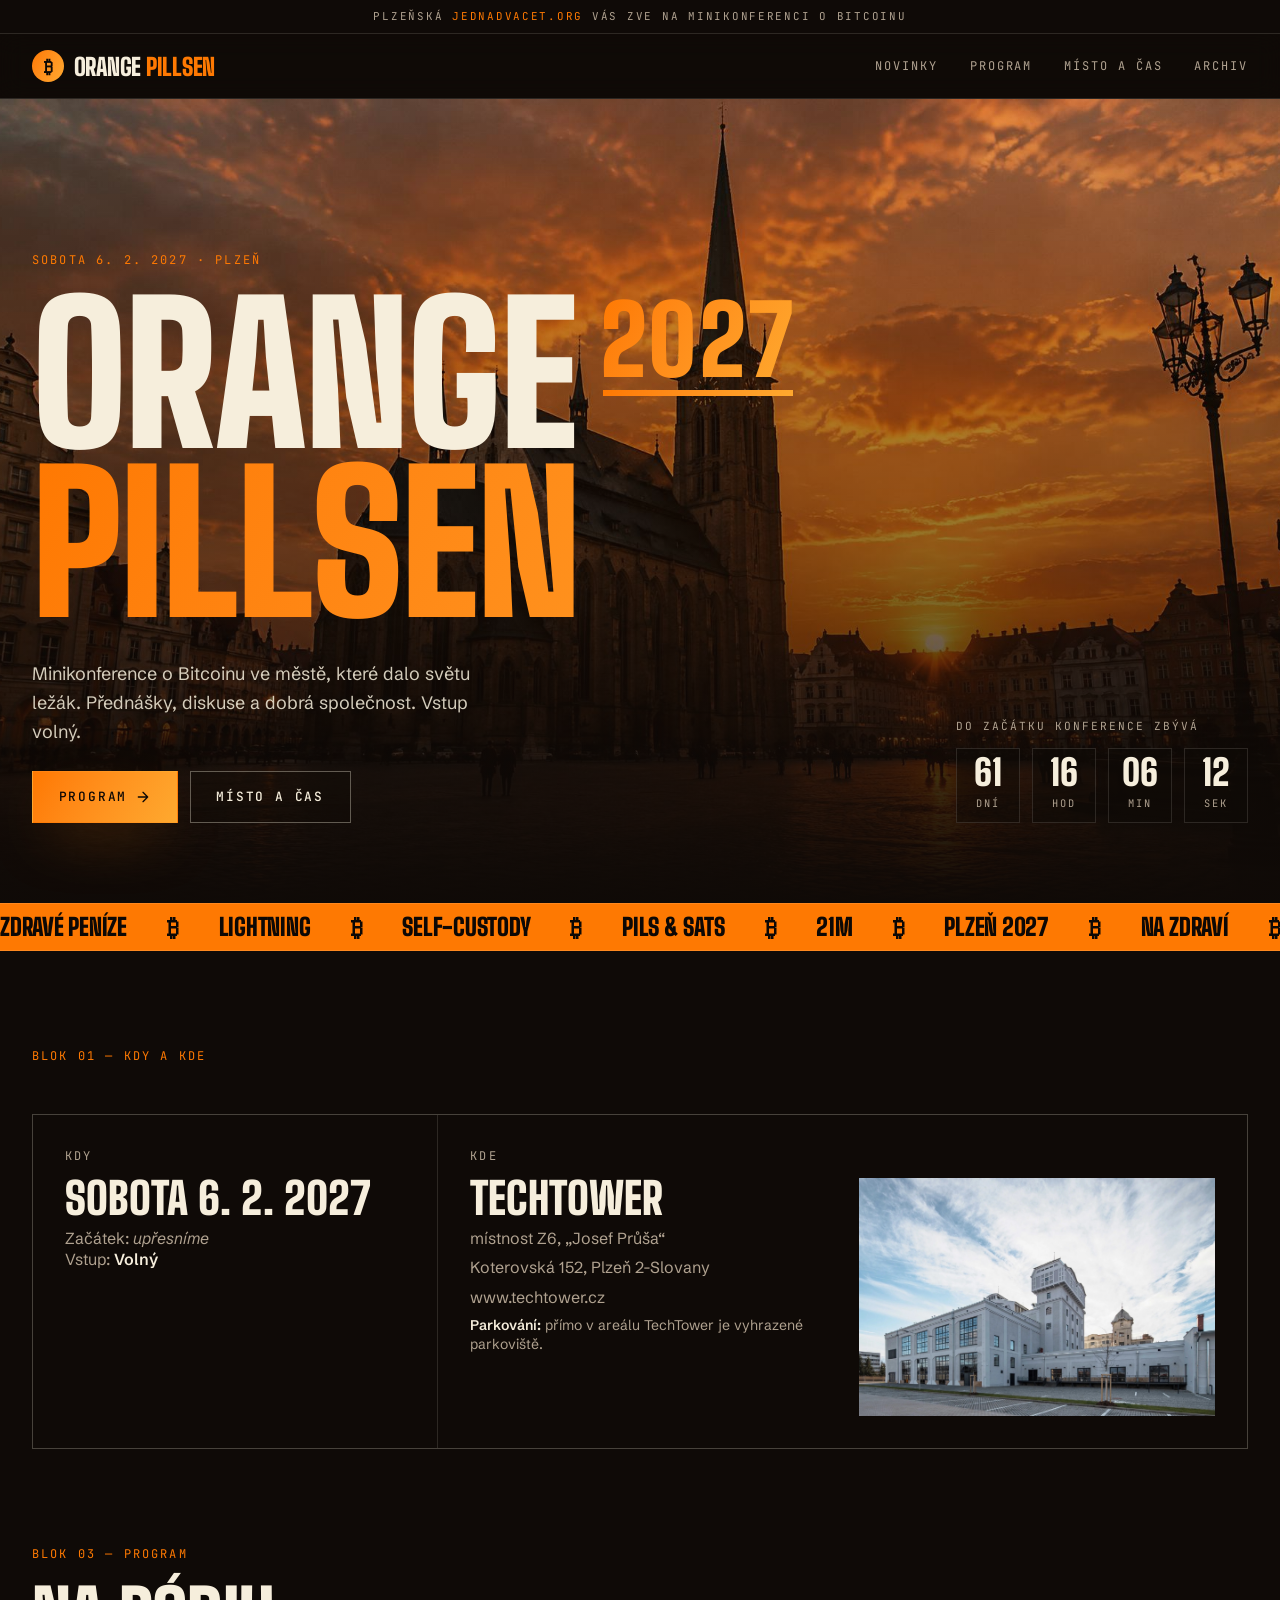
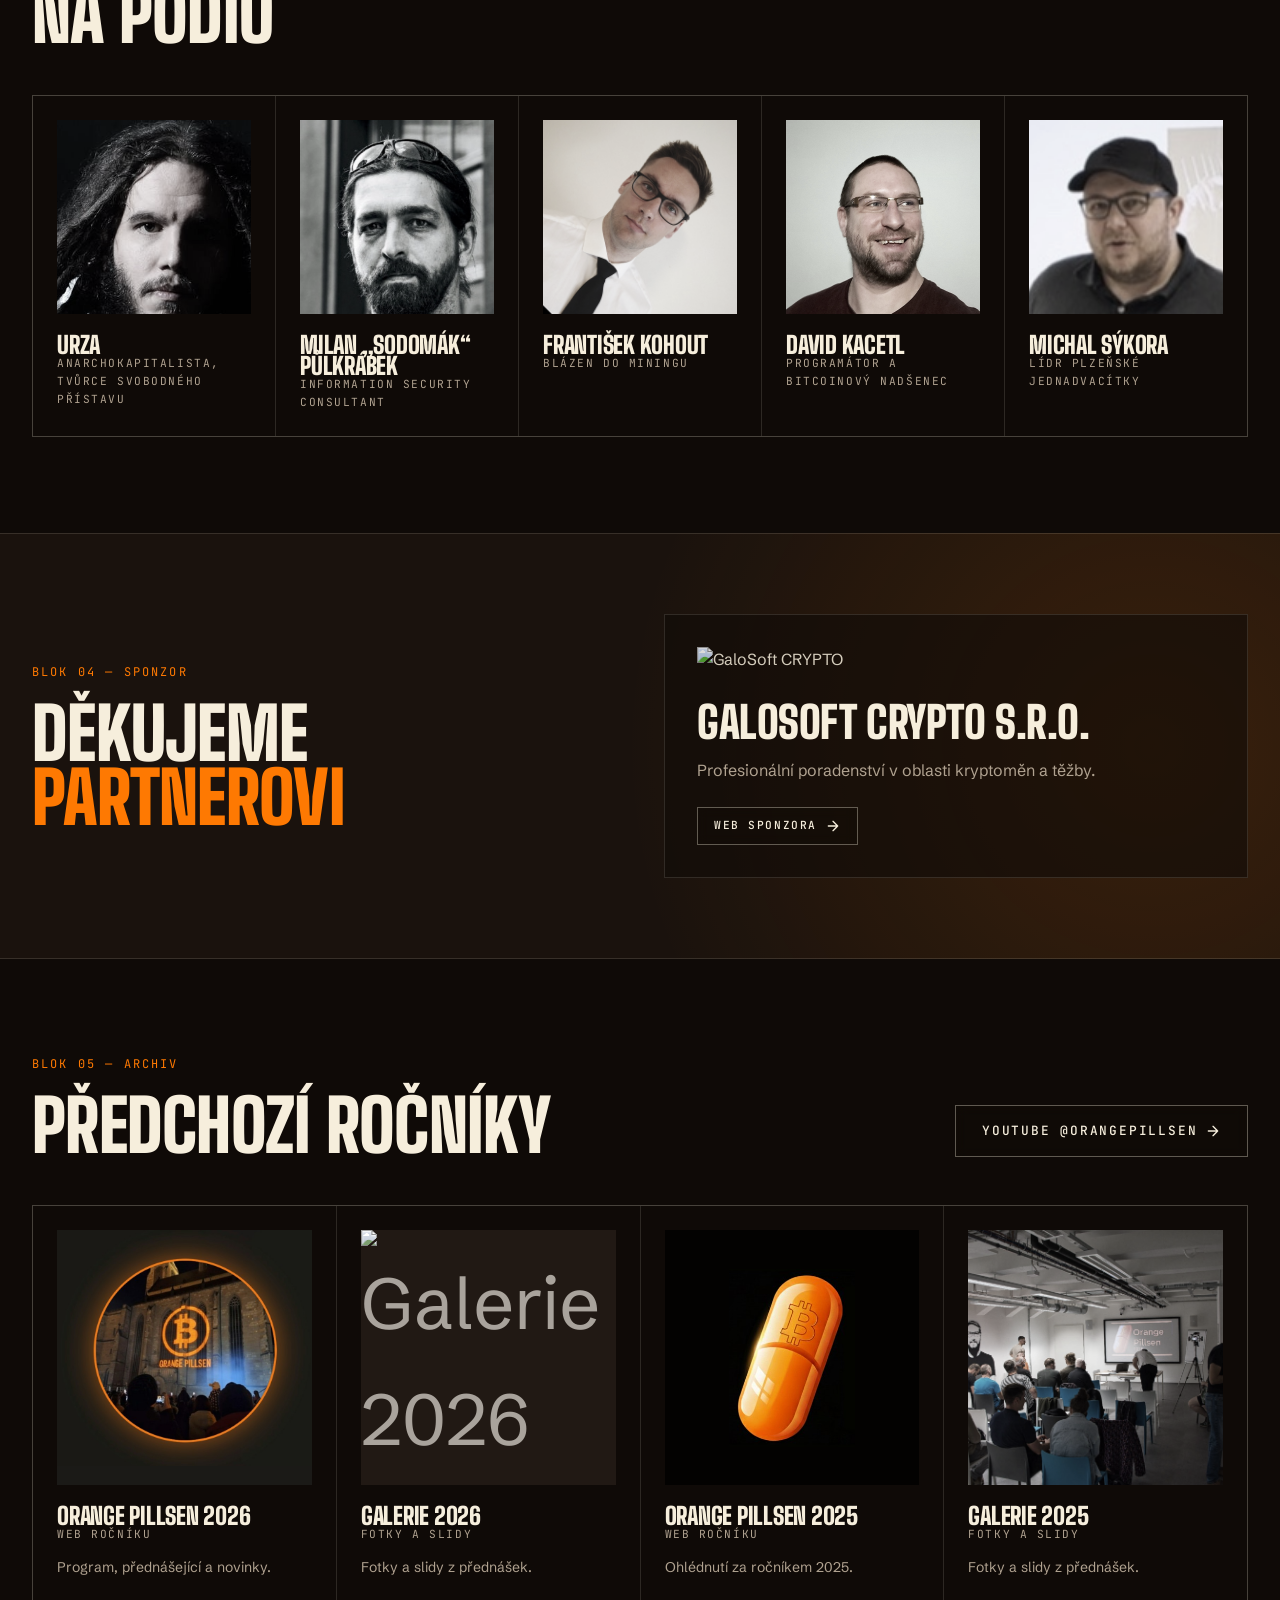
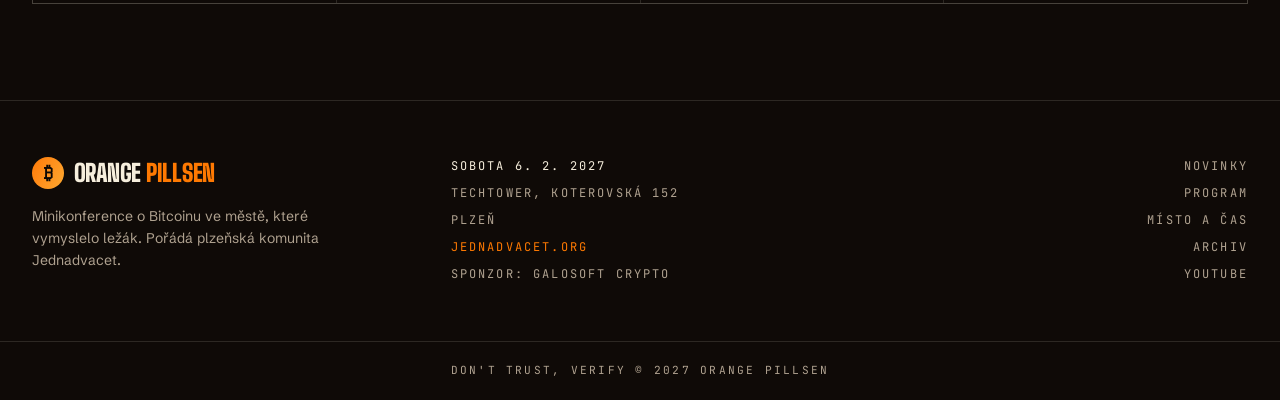
==== index2027.html @ 1715169b "2027" ====
<!DOCTYPE html>
<html lang="cs">

<head>
    <meta charset="UTF-8">
    <meta name="viewport" content="width=device-width, initial-scale=1.0">
    <title>Orange Pillsen 2027</title>
    <meta name="description" content="Orange Pillsen 2027 – plzeňská minikonference o Bitcoinu. Sobota 6. 2. 2027.">
    <meta property="og:title" content="Orange Pillsen 2027 – minikonference o Bitcoinu v Plzni">
    <meta property="og:description" content="Sobota 6. 2. 2027, TechTower Plzeň. Vstup volný.">
    <meta property="og:image" content="2027/pilsen-hero.jpg">
    <link rel="preconnect" href="https://fonts.googleapis.com">
    <link rel="preconnect" href="https://fonts.gstatic.com" crossorigin>
    <link
        href="https://fonts.googleapis.com/css2?family=Big+Shoulders+Display:wght@900&family=JetBrains+Mono:wght@400;500&family=Schibsted+Grotesk:wght@400;500;600&display=swap"
        rel="stylesheet">
    <style>
        /*
         * Design „dark lager“ (převzato z návrhu v Lovable):
         * tmavé stoutové pozadí, pěnově krémové písmo, bitcoinová oranžová jako jediný výrazný akcent.
         */
        :root {
            --stout: oklch(0.15 0.012 55);
            --foam: oklch(0.95 0.025 85);
            --card: oklch(0.19 0.016 55);
            --muted: oklch(0.22 0.016 55);
            --muted-fg: oklch(0.72 0.03 75);
            --primary: oklch(0.72 0.19 50);
            --primary-fg: oklch(0.14 0.012 55);
            --primary-glow: oklch(0.8 0.16 70);
            --border: oklch(0.95 0.025 85 / 13%);

            --font-display: "Big Shoulders Display", Impact, "Arial Narrow", sans-serif;
            --font-sans: "Schibsted Grotesk", ui-sans-serif, system-ui, sans-serif;
            --font-mono: "JetBrains Mono", ui-monospace, monospace;

            --gradient-orange: linear-gradient(120deg, var(--primary), var(--primary-glow));
            --shadow-glow: 0 20px 60px -20px color-mix(in oklab, var(--primary) 60%, transparent);
            --container: 80rem;
            --gutter: 1.25rem;

            color-scheme: dark;
        }

        @media (min-width: 768px) {
            :root { --gutter: 2rem; }
        }

        *, *::before, *::after { box-sizing: border-box; margin: 0; padding: 0; }

        html { scroll-behavior: smooth; scroll-padding-top: 5rem; }

        body {
            background: var(--stout);
            color: var(--foam);
            font-family: var(--font-sans);
            font-size: 1rem;
            line-height: 1.6;
            -webkit-font-smoothing: antialiased;
        }

        ::selection { background: var(--primary); color: var(--primary-fg); }

        img { max-width: 100%; display: block; }
        a { color: inherit; text-decoration: none; }
        svg { flex-shrink: 0; }

        .container {
            max-width: var(--container);
            margin-inline: auto;
            padding-inline: var(--gutter);
        }

        /* --- typografie --- */
        .display {
            font-family: var(--font-display);
            font-weight: 900;
            text-transform: uppercase;
            letter-spacing: -0.01em;
            line-height: 0.88;
        }

        .eyebrow, .mono {
            font-family: var(--font-mono);
            font-size: 0.75rem;
            letter-spacing: 0.18em;
            text-transform: uppercase;
        }

        .eyebrow { color: var(--primary); }
        .mono { color: var(--muted-fg); }

        .text-gradient {
            background-image: var(--gradient-orange);
            -webkit-background-clip: text;
            background-clip: text;
            color: transparent;
        }

        .text-primary { color: var(--primary); }
        .lead { font-size: 1.125rem; color: var(--muted-fg); }

        h2.display { font-size: clamp(3rem, 7vw, 4.5rem); margin-top: 1.25rem; }

        /* --- tlačítka --- */
        .btn {
            display: inline-flex;
            align-items: center;
            gap: 0.5rem;
            font-family: var(--font-mono);
            font-size: 0.8rem;
            font-weight: 500;
            letter-spacing: 0.14em;
            text-transform: uppercase;
            padding: 0.95rem 1.6rem;
            border: 1px solid transparent;
            transition: transform 0.2s ease, box-shadow 0.2s ease, background-color 0.2s ease, border-color 0.2s ease;
        }

        .btn svg { width: 1rem; height: 1rem; transition: transform 0.2s ease; }
        .btn:hover svg { transform: translateX(3px); }

        .btn--hero {
            background-image: var(--gradient-orange);
            color: var(--primary-fg);
            box-shadow: var(--shadow-glow);
        }

        .btn--hero:hover { transform: translateY(-2px); }

        .btn--frame {
            border-color: color-mix(in oklab, var(--foam) 35%, transparent);
            background: color-mix(in oklab, var(--stout) 40%, transparent);
            backdrop-filter: blur(6px);
        }

        .btn--frame:hover { border-color: var(--primary); color: var(--primary); }

        .btn--sm { padding: 0.55rem 1rem; font-size: 0.7rem; }

        .btn-row { display: flex; flex-wrap: wrap; gap: 0.75rem; }

        /* --- horní lišta + hlavička --- */
        .up-head {
            border-bottom: 1px solid var(--border);
            padding-block: 0.5rem;
            text-align: center;
            font-family: var(--font-mono);
            font-size: 0.68rem;
            letter-spacing: 0.16em;
            text-transform: uppercase;
            color: var(--muted-fg);
        }

        .up-head a { color: var(--primary); }
        .up-head a:hover { text-decoration: underline; }

        .site-header {
            position: sticky;
            top: 0;
            z-index: 40;
            border-bottom: 1px solid var(--border);
            background: color-mix(in oklab, var(--stout) 80%, transparent);
            backdrop-filter: blur(12px);
            -webkit-backdrop-filter: blur(12px);
        }

        .site-header .container {
            display: flex;
            height: 4rem;
            align-items: center;
            justify-content: space-between;
            gap: 1rem;
        }

        .logo { display: flex; align-items: center; gap: 0.6rem; }

        .logo-mark {
            display: grid;
            place-items: center;
            width: 2rem;
            height: 2rem;
            border-radius: 50%;
            background-image: var(--gradient-orange);
            color: var(--primary-fg);
            font-family: var(--font-display);
            font-weight: 900;
            font-size: 1.125rem;
        }

        .logo-text { font-size: 1.5rem; }

        .site-nav { display: flex; align-items: center; gap: 2rem; }

        .site-nav a:not(.btn) {
            font-family: var(--font-mono);
            font-size: 0.75rem;
            letter-spacing: 0.16em;
            text-transform: uppercase;
            color: var(--muted-fg);
            transition: color 0.2s;
        }

        .site-nav a:not(.btn):hover { color: var(--foam); }

        /* tlačítko mobilního menu */
        .menu-toggle {
            display: none;
            place-items: center;
            width: 2.5rem;
            height: 2.5rem;
            border: 1px solid var(--border);
            background: transparent;
            color: var(--foam);
            cursor: pointer;
            transition: border-color 0.2s, color 0.2s;
        }

        .menu-toggle:hover,
        .menu-toggle[aria-expanded="true"] { border-color: var(--primary); color: var(--primary); }
        .menu-toggle svg { width: 1.25rem; height: 1.25rem; }
        .menu-toggle .icon-close,
        .menu-toggle[aria-expanded="true"] .icon-open { display: none; }
        .menu-toggle[aria-expanded="true"] .icon-close { display: block; }

        @media (max-width: 860px) {
            .menu-toggle { display: grid; }

            /* rozbalovací panel pod hlavičkou */
            .site-nav {
                position: absolute;
                top: 100%;
                left: 0;
                right: 0;
                flex-direction: column;
                align-items: stretch;
                gap: 0;
                padding: 0.5rem var(--gutter) 1.5rem;
                background: var(--stout);
                border-bottom: 1px solid var(--border);
                box-shadow: 0 30px 60px -20px rgba(0, 0, 0, 0.7);
                opacity: 0;
                visibility: hidden;
                transform: translateY(-0.5rem);
                transition: opacity 0.25s ease, transform 0.25s ease, visibility 0s linear 0.25s;
            }

            .site-header.is-open .site-nav {
                opacity: 1;
                visibility: visible;
                transform: translateY(0);
                transition: opacity 0.25s ease, transform 0.25s ease;
            }

            .site-nav a:not(.btn) {
                padding-block: 0.9rem;
                border-bottom: 1px solid var(--border);
                font-family: var(--font-display);
                font-weight: 900;
                font-size: 2.25rem;
                line-height: 1;
                letter-spacing: -0.01em;
                color: var(--foam);
            }

            .site-nav a:not(.btn):last-child { border-bottom: none; }
            .site-nav a:not(.btn):hover { color: var(--primary); }
        }

        /* --- hero --- */
        .hero {
            position: relative;
            isolation: isolate;
            overflow: hidden;
            min-height: calc(100vh - 6rem);
            min-height: calc(100svh - 6rem);
        }

        .hero-img {
            position: absolute;
            inset: 0;
            z-index: -2;
            width: 100%;
            height: 100%;
            object-fit: cover;
        }

        .hero::before {
            content: "";
            position: absolute;
            inset: 0;
            z-index: -1;
            background: linear-gradient(180deg,
                    oklch(0.15 0.012 55 / 0.05) 0%,
                    oklch(0.15 0.012 55 / 0.45) 55%,
                    var(--stout) 100%);
        }

        .hero .container {
            display: flex;
            flex-direction: column;
            justify-content: flex-end;
            min-height: inherit;
            padding-top: 6rem;
            padding-bottom: 3.5rem;
        }

        .hero h1 {
            margin-top: 1.25rem;
            font-size: clamp(4.5rem, 15vw, 13rem);
        }

        .hero h1 > span { display: block; }

        /* „Orange“ + ročník vedle sebe, ročník zarovnaný k horní hraně písmen */
        .h1-line {
            display: flex !important;
            align-items: flex-start;
            gap: 0.12em;
        }

        /* ročník vyplněný oranžovým přechodem */
        .h1-year {
            position: relative;
            font-size: 0.5em;
            /*line-height: 0.8;*/
            margin-top: 0.08em;
            background-image: var(--gradient-orange);
            -webkit-background-clip: text;
            background-clip: text;
            color: transparent;
            letter-spacing: 0.02em;
            animation: year-fill 1.4s cubic-bezier(0.2, 0.7, 0.2, 1) 0.9s both;
        }

        /* tenká oranžová linka pod ročníkem */
        .h1-year::after {
            content: "";
            position: absolute;
            left: 0.04em;
            right: 0.04em;
            bottom: -0.14em;
            height: 0.06em;
            background-image: var(--gradient-orange);
            transform-origin: left;
            animation: year-line 0.9s cubic-bezier(0.2, 0.7, 0.2, 1) 1.2s both;
        }

        @keyframes year-fill {
            from { opacity: 0; transform: translateX(-0.3em); }
            to { opacity: 1; transform: translateX(0); }
        }

        @keyframes year-line {
            from { transform: scaleX(0); }
            to { transform: scaleX(1); }
        }

        .hero-bottom {
            margin-top: 2rem;
            display: flex;
            flex-direction: column;
            gap: 2rem;
        }

        .hero-intro { max-width: 28rem; }
        .hero-intro p { font-size: 1.125rem; color: color-mix(in oklab, var(--foam) 85%, transparent); margin-bottom: 1.5rem; }

        @media (min-width: 768px) {
            .hero .container { padding-bottom: 5rem; }
            .hero-bottom { flex-direction: row; align-items: flex-end; justify-content: space-between; }
        }

        .rise { animation: rise 0.9s cubic-bezier(0.2, 0.7, 0.2, 1) both; }
        .rise-2 { animation-delay: 0.12s; }
        .rise-3 { animation-delay: 0.24s; }
        .rise-4 { animation-delay: 0.36s; }

        @keyframes rise {
            from { opacity: 0; transform: translateY(24px); }
            to { opacity: 1; transform: translateY(0); }
        }

        /* --- odpočet --- */
        .countdown-label { margin-bottom: 0.75rem; font-size: 0.7rem; }

        .countdown { display: flex; gap: 0.75rem; }

        .countdown div {
            min-width: 4rem;
            border: 1px solid var(--border);
            background: color-mix(in oklab, var(--stout) 50%, transparent);
            backdrop-filter: blur(8px);
            padding: 0.5rem 0.75rem;
            text-align: center;
        }

        .countdown strong {
            display: block;
            font-size: clamp(1.875rem, 4vw, 2.25rem);
            font-variant-numeric: tabular-nums;
        }

        .countdown span { font-size: 0.65rem; }

        /* --- běžící pás --- */
        .ticker {
            overflow: hidden;
            border-block: 1px solid var(--border);
            background: var(--primary);
            color: var(--primary-fg);
            padding-block: 0.75rem;
        }

        .ticker-track {
            display: flex;
            width: max-content;
            gap: 2.5rem;
            white-space: nowrap;
            font-size: 1.5rem;
            animation: marquee 40s linear infinite;
        }

        .ticker-track span::after { content: "₿"; margin-left: 2.5rem; }

        @keyframes marquee {
            from { transform: translateX(0); }
            to { transform: translateX(-50%); }
        }

        /* --- sekce --- */
        .section { padding-block: 6rem; }

        .section-head {
            display: flex;
            flex-wrap: wrap;
            align-items: flex-end;
            justify-content: space-between;
            gap: 1.5rem;
        }

        /* --- pilíře --- */
        .pillars-wrap {
            border-block: 1px solid var(--border);
            background: var(--card);
        }

        .pillars {
            max-width: var(--container);
            margin-inline: auto;
            display: grid;
        }

        .pillar {
            padding: 2rem;
            border-bottom: 1px solid var(--border);
        }

        .pillar svg {
            width: 1.75rem;
            height: 1.75rem;
            color: var(--primary);
            transition: transform 0.3s ease;
        }

        .pillar:hover svg { transform: translateY(-4px); }
        .pillar h3 { margin-top: 1.5rem; font-size: 1.875rem; }
        .pillar p { margin-top: 0.75rem; font-size: 0.875rem; color: var(--muted-fg); }

        @media (min-width: 768px) {
            .pillars { grid-template-columns: repeat(4, 1fr); }
            .pillar { border-bottom: none; border-right: 1px solid var(--border); }
            .pillar:last-child { border-right: none; }
        }

        /* --- mřížka karet (program, archiv) --- */
        .grid-cards {
            margin-top: 3rem;
            display: grid;
            gap: 1px;
            background: var(--border);
            border: 1px solid var(--border);
        }

        @media (min-width: 640px) { .grid-cards { grid-template-columns: repeat(2, 1fr); } }
        @media (min-width: 1024px) { .grid-cards--4 { grid-template-columns: repeat(4, 1fr); } }
        @media (min-width: 1024px) { .grid-cards--5 { grid-template-columns: repeat(5, 1fr); } }

        .tile {
            display: block;
            background: var(--stout);
            padding: 1.5rem;
            transition: background-color 0.3s ease;
        }

        .tile:hover { background: var(--card); }

        .tile-visual {
            display: grid;
            place-items: center;
            aspect-ratio: 1;
            background: var(--muted);
            color: var(--muted-fg);
            font-size: 4.5rem;
            overflow: hidden;
            transition: background-color 0.3s, color 0.3s;
        }

        .tile-visual img { width: 100%; height: 100%; object-fit: cover; object-position: center top; filter: grayscale(0.6); transition: filter 0.3s, transform 0.5s; }
        .tile:hover .tile-visual img { filter: none; transform: scale(1.04); }
        .tile-visual--banner { background: #1b1a17; }
        .tile-visual--banner img { object-fit: contain; filter: none; }
        .tile:hover .tile-visual--mark { background-image: var(--gradient-orange); color: var(--primary-fg); }

        .tile h3 { margin-top: 1.25rem; font-size: 1.5rem; }
        .tile .mono { font-size: 0.7rem; letter-spacing: 0.14em; }
        .tile p:not(.mono) { margin-top: 0.75rem; font-size: 0.875rem; color: var(--muted-fg); }
        .tile .quote { color: var(--primary); }

        /* --- novinky --- */
        .news {
            margin-top: 3rem;
            border-top: 1px solid var(--border);
        }

        .news article {
            display: grid;
            gap: 0.75rem;
            padding-block: 2rem;
            border-bottom: 1px solid var(--border);
        }

        .news h3 { font-size: clamp(1.75rem, 3.5vw, 2.5rem); }
        .news p { max-width: 42rem; color: var(--muted-fg); }
        .news p a { color: var(--primary); border-bottom: 1px solid color-mix(in oklab, var(--primary) 40%, transparent); }

        @media (min-width: 768px) {
            .news article { grid-template-columns: 14rem 1fr; column-gap: 2rem; }
            .news time { padding-top: 0.6rem; }
            .news article > div { display: grid; gap: 0.75rem; }
        }

        /* --- kdy / kde / sponzor --- */
        .info {
            margin-top: 3rem;
            display: grid;
            gap: 1px;
            background: var(--border);
            border: 1px solid var(--border);
        }

        .info > div { background: var(--stout); padding: 1.75rem; transition: background-color 0.3s; }
        .info > div:hover { background: var(--card); }
        .info dd { margin-top: 0.75rem; color: var(--muted-fg); line-height: 1.35; }
        .info dd strong {
            display: block;
            margin-bottom: 0.5rem;
            font-family: var(--font-display);
            font-weight: 900;
            text-transform: uppercase;
            font-size: clamp(2rem, 3.5vw, 2.75rem);
            line-height: 0.95;
            color: var(--foam);
        }
        .info dd b { color: var(--foam); font-weight: 600; }
        .info dd b.tba { color: var(--muted-fg); font-weight: 400; font-style: italic; }
        .info-note { margin-top: 0.5rem; font-size: 0.875rem; }
        .info-photo { display: block; width: 100%; height: auto; aspect-ratio: 3 / 2; object-fit: cover; margin-bottom: 1rem; }
        @media (min-width: 768px) {
            .info { grid-template-columns: 1fr 2fr; }
            .info > div { padding: 2rem; }
            .info dd.info-where { display: flex; flex-direction: row-reverse; gap: 2rem; align-items: stretch; }
            .info-where .info-text, .info-where .info-photo { flex: 1 1 0; min-width: 0; }
            .info-where .info-text p + p { margin-top: 0.5rem; }
            .info-where .info-photo { height: auto; aspect-ratio: auto; margin-bottom: 0; align-self: stretch; min-height: 100%; }
        }

        /* --- sponzor --- */
        .sponsor-wrap {
            border-block: 1px solid var(--border);
            background:
                radial-gradient(circle at 90% 50%, color-mix(in oklab, var(--primary) 14%, transparent), transparent 45%),
                var(--card);
        }

        .sponsor-grid {
            display: grid;
            gap: 3rem;
            padding-block: 5rem;
            align-items: center;
        }

        .sponsor {
            display: grid;
            justify-items: start;
            gap: 1rem;
            padding: 2rem;
            border: 1px solid var(--border);
            background: color-mix(in oklab, var(--stout) 60%, transparent);
            transition: border-color 0.3s;
        }

        .sponsor:hover { border-color: var(--primary); }
        .sponsor strong { font-size: clamp(2rem, 4vw, 2.75rem); transition: color 0.3s; }
        .sponsor:hover strong { color: var(--primary); }
        .sponsor p { color: var(--muted-fg); }
        .sponsor-logo { height: 2.5rem; width: auto; opacity: 0.85; transition: opacity 0.3s; }
        .sponsor:hover .sponsor-logo { opacity: 1; }
        .sponsor .btn { margin-top: 0.5rem; }

        @media (min-width: 768px) {
            .sponsor-grid { grid-template-columns: 1fr 1fr; }
        }

        /* --- patička --- */
        .site-footer { border-top: 1px solid var(--border); }

        .footer-grid {
            display: grid;
            gap: 2.5rem;
            padding-block: 3.5rem;
        }

        .footer-about { font-size: 0.875rem; color: var(--muted-fg); max-width: 20rem; margin-top: 1rem; }

        .footer-list { display: grid; gap: 0.5rem; align-content: start; }
        .footer-list .first { color: var(--foam); }
        .footer-list a:hover { color: var(--primary); }

        @media (min-width: 768px) {
            .footer-grid { grid-template-columns: repeat(3, 1fr); }
            .footer-list--end { justify-items: end; }
        }

        .footer-bottom {
            border-top: 1px solid var(--border);
            padding-block: 1.25rem;
            text-align: center;
            font-size: 0.7rem;
            letter-spacing: 0.2em;
        }

        @media (prefers-reduced-motion: reduce) {
            *, *::before, *::after { animation: none !important; transition: none !important; }
            html { scroll-behavior: auto; }
        }
    </style>
</head>

<body>

    <!-- HORNÍ LIŠTA -->
    <nav id="up-head" class="up-head">
        Plzeňská <a href="https://jednadvacet.org/" target="_blank" rel="noopener">jednadvacet.org</a>
        vás zve na minikonferenci o Bitcoinu
    </nav>

    <!-- HLAVIČKA -->
    <header class="site-header">
        <div class="container">
            <a href="#" class="logo" aria-label="Orange Pillsen – na začátek stránky">
                <span class="logo-mark">₿</span>
                <span class="logo-text display">Orange <span class="text-primary">Pillsen</span></span>
            </a>
            <button type="button" class="menu-toggle" aria-expanded="false" aria-controls="site-nav" aria-label="Otevřít menu">
                <svg class="icon-open" viewBox="0 0 24 24" fill="none" stroke="currentColor" stroke-width="2" stroke-linecap="round" aria-hidden="true"><path d="M4 7h16M4 12h16M4 17h16"/></svg>
                <svg class="icon-close" viewBox="0 0 24 24" fill="none" stroke="currentColor" stroke-width="2" stroke-linecap="round" aria-hidden="true"><path d="M6 6l12 12M18 6 6 18"/></svg>
            </button>
            <nav class="site-nav" id="site-nav" aria-label="Hlavní navigace">
                <a href="#novinky">Novinky</a>
                <a href="#program">Program</a>
                <a href="#misto">Místo a čas</a>
                <a href="#archiv">Archiv</a>
            </nav>
        </div>
    </header>

    <!-- HERO -->
    <section class="hero">
        <img src="2027/pilsen-hero.jpg" alt="Náměstí Republiky v Plzni s katedrálou sv. Bartoloměje pod oranžovým západem slunce"
            width="1920" height="1088" class="hero-img">
        <div class="container">
            <p class="eyebrow rise"><time datetime="2027-02-06">Sobota 6. 2. 2027</time> · Plzeň</p>
            <h1 class="display rise rise-2" aria-label="Orange Pillsen 2027">
                <span class="h1-line">Orange <span class="h1-year" aria-hidden="true">2027</span></span>
                <span class="text-gradient" aria-hidden="true">Pillsen</span>
            </h1>
            <div class="hero-bottom">
                <div class="hero-intro rise rise-3">
                    <p>Minikonference o Bitcoinu ve městě, které dalo světu ležák. Přednášky, diskuse
                        a dobrá společnost. Vstup volný.</p>
                    <div class="btn-row">
                        <a href="#program" class="btn btn--hero">Program
                            <svg viewBox="0 0 24 24" fill="none" stroke="currentColor" stroke-width="2" stroke-linecap="round" stroke-linejoin="round" aria-hidden="true"><path d="M5 12h14M12 5l7 7-7 7"/></svg>
                        </a>
                        <a href="#misto" class="btn btn--frame">Místo a čas</a>
                    </div>
                </div>
                <div class="rise rise-4">
                    <p class="mono countdown-label">Do začátku konference zbývá</p>
                    <!-- TODO: až bude znám čas začátku, upravit data-to (teď půlnoc 6. 2. 2027 SEČ) -->
                    <div class="countdown" data-to="2027-02-06T00:00:00+01:00" aria-label="Čas do začátku konference">
                        <div><strong class="display" data-unit="d">--</strong><span class="mono">Dní</span></div>
                        <div><strong class="display" data-unit="h">--</strong><span class="mono">Hod</span></div>
                        <div><strong class="display" data-unit="m">--</strong><span class="mono">Min</span></div>
                        <div><strong class="display" data-unit="s">--</strong><span class="mono">Sek</span></div>
                    </div>
                </div>
            </div>
        </div>
    </section>

    <!-- BĚŽÍCÍ PÁS -->
    <div class="ticker" aria-hidden="true">
        <div class="ticker-track display">
            <span>Zdravé peníze</span><span>Lightning</span><span>Self-custody</span><span>Pils &amp; sats</span><span>21M</span><span>Plzeň 2027</span><span>Na zdraví</span>
            <span>Zdravé peníze</span><span>Lightning</span><span>Self-custody</span><span>Pils &amp; sats</span><span>21M</span><span>Plzeň 2027</span><span>Na zdraví</span>
            <span>Zdravé peníze</span><span>Lightning</span><span>Self-custody</span><span>Pils &amp; sats</span><span>21M</span><span>Plzeň 2027</span><span>Na zdraví</span>
            <span>Zdravé peníze</span><span>Lightning</span><span>Self-custody</span><span>Pils &amp; sats</span><span>21M</span><span>Plzeň 2027</span><span>Na zdraví</span>
        </div>
    </div>

    <main>

        <!-- KDY / KDE / SPONZOR -->
        <section id="misto" class="section container">
            <p class="eyebrow">Blok 01 — Kdy a kde</p>
            <dl class="info">
                <div>
                    <dt class="mono">Kdy</dt>
                    <dd>
                        <strong><time datetime="2027-02-06">Sobota 6. 2. 2027</time></strong>
                        <!-- TODO: doplnit čas začátku -->
                        <p>Začátek: <b class="tba">upřesníme</b></p>
                        <p>Vstup: <b>Volný</b></p>
                    </dd>
                </div>
                <div>
                    <dt class="mono">Kde</dt>
                    <dd class="info-where">
                        <img class="info-photo" src="2027/techtower.jpg" alt="Budova TechTower v Plzni" loading="lazy">
                        <div class="info-text">
                            <strong>TechTower</strong>
                            <p>místnost Z6, „Josef Průša“</p>
                            <p>Koterovská 152, Plzeň 2-Slovany</p>
                            <p><a href="https://www.techtower.cz/" target="_blank" rel="noopener">www.techtower.cz</a></p>
                            <p class="info-note"><b>Parkování:</b> přímo v areálu TechTower je vyhrazené parkoviště.</p>
                        </div>
                    </dd>
                </div>
            </dl>
        </section>

        <!--        &lt;!&ndash; PILÍŘE &ndash;&gt;-->
<!--        <section class="pillars-wrap" aria-label="Témata konference">-->
<!--            <div class="pillars">-->
<!--                <div class="pillar">-->
<!--                    <svg viewBox="0 0 24 24" fill="none" stroke="currentColor" stroke-width="2" stroke-linecap="round" stroke-linejoin="round" aria-hidden="true"><path d="M3 22h18M6 18v-7M10 18v-7M14 18v-7M18 18v-7M12 2l8 5H4z"/></svg>-->
<!--                    <h3 class="display">Zdravé peníze</h3>-->
<!--                    <p>Historie peněz a ekonomie &ndash; od českých tolarů po timechain.</p>-->
<!--                </div>-->
<!--                <div class="pillar">-->
<!--                    <svg viewBox="0 0 24 24" fill="none" stroke="currentColor" stroke-width="2" stroke-linecap="round" stroke-linejoin="round" aria-hidden="true"><rect x="4" y="4" width="16" height="16" rx="2"/><rect x="9" y="9" width="6" height="6"/><path d="M15 2v2M15 20v2M2 15h2M2 9h2M20 15h2M20 9h2M9 2v2M9 20v2"/></svg>-->
<!--                    <h3 class="display">Technologie</h3>-->
<!--                    <p>Lightning, soukromí, peněženky a těžba &ndash; jak to celé funguje pod kapotou.</p>-->
<!--                </div>-->
<!--                <div class="pillar">-->
<!--                    <svg viewBox="0 0 24 24" fill="none" stroke="currentColor" stroke-width="2" stroke-linecap="round" stroke-linejoin="round" aria-hidden="true"><path d="M13 2 3 14h9l-1 8 10-12h-9z"/></svg>-->
<!--                    <h3 class="display">Suverenita</h3>-->
<!--                    <p>Self-custody, vlastní node a svoboda platit bez dovolení.</p>-->
<!--                </div>-->
<!--                <div class="pillar">-->
<!--                    <svg viewBox="0 0 24 24" fill="none" stroke="currentColor" stroke-width="2" stroke-linecap="round" stroke-linejoin="round" aria-hidden="true"><path d="M17 11h1a3 3 0 0 1 0 6h-1M9 12v6M13 12v6M14 7.5c-1 0-1.44.5-3 .5s-2-.5-3-.5-1.72.5-2.5.5a2.5 2.5 0 0 1 0-5c.78 0 1.57.5 2.5.5S9.44 2 11 2s2 1.5 3 1.5 1.72-.5 2.5-.5a2.5 2.5 0 0 1 0 5c-.78 0-1.5-.5-2.5-.5zM5 8v12a2 2 0 0 0 2 2h8a2 2 0 0 0 2-2V8"/></svg>-->
<!--                    <h3 class="display">Komunita</h3>-->
<!--                    <p>Rodiště plzeňského ležáku. Po přednáškách se debatuje u piva.</p>-->
<!--                </div>-->
<!--            </div>-->
<!--        </section>-->

        <!-- NOVINKY (nejnovější nahoru) -->
<!--        <section id="novinky" class="section container">-->
<!--            <p class="eyebrow">Blok 02 — Novinky</p>-->
<!--            <h2 class="display">Co je nového</h2>-->

<!--            <div class="news">-->
<!--                <article>-->
<!--                    <time class="mono" datetime="2026-11-17">17. listopadu 2026</time>-->
<!--                    <div>-->
<!--                        <h3 class="display">Připravujeme Orange Pillsen 2027</h3>-->
<!--                        <p>Po úspěšném ročníku 2026 chystáme další setkání &ndash; v sobotu 6. února 2027.-->
<!--                            Program budeme postupně zveřejňovat zde na webu. Mezitím si můžete pustit-->
<!--                            záznamy loňských přednášek na našem-->
<!--                            <a href="https://www.youtube.com/@OrangePillsen" target="_blank" rel="noopener">YouTube kanálu</a>.</p>-->
<!--                    </div>-->
<!--                </article>-->
<!--            </div>-->
<!--        </section>-->

        <!-- PROGRAM -->
        <section id="program" class="section container" style="padding-top: 0;">
            <div class="section-head">
                <div>
                    <p class="eyebrow">Blok 03 — Program</p>
                    <h2 class="display">Na pódiu</h2>
                </div>
            </div>

            <div class="grid-cards grid-cards--5">
                <div class="tile">
                    <div class="tile-visual"><img src="2027/urza.jpg" alt="Urza" loading="lazy"></div>
                    <h3 class="display">Urza</h3>
                    <p class="mono">Anarchokapitalista, tvůrce Svobodného přístavu</p>
                </div>
                <div class="tile">
                    <div class="tile-visual"><img src="2027/milan_pulkrabek.jpg" alt="Milan „Sodomák“ Půlkrábek" loading="lazy"></div>
                    <h3 class="display">Milan „Sodomák“ Půlkrábek</h3>
                    <p class="mono">Information Security Consultant</p>
                </div>
                <div class="tile">
                    <div class="tile-visual"><img src="2027/frantisek_kohout.jpg" alt="František Kohout" loading="lazy"></div>
                    <h3 class="display">František Kohout</h3>
                    <p class="mono">Blázen do miningu</p>
                </div>
                <div class="tile">
                    <div class="tile-visual"><img src="2027/david_kacetl.jpg" alt="David Kacetl" loading="lazy"></div>
                    <h3 class="display">David Kacetl</h3>
                    <p class="mono">Programátor a bitcoinový nadšenec</p>
                </div>
                <div class="tile">
                    <div class="tile-visual"><img src="2027/michal_sykora.jpg" alt="Michal Sýkora" loading="lazy" style="object-position: center center;"></div>
                    <h3 class="display">Michal Sýkora</h3>
                    <p class="mono">Lídr plzeňské jednadvacítky</p>
                </div>
            </div>
        </section>

        <!-- SPONZOR -->
        <section id="sponzor" class="sponsor-wrap">
            <div class="container sponsor-grid">
                <div>
                    <p class="eyebrow">Blok 04 — Sponzor</p>
                    <h2 class="display">Děkujeme <span class="text-primary">partnerovi</span></h2>
                </div>
                <a href="https://www.galosoft.cz/cs/crypto" target="_blank" rel="noopener" class="sponsor">
                    <img src="2026/galosoft_logo.svg" alt="GaloSoft CRYPTO" class="sponsor-logo">
                    <strong class="display">GaloSoft CRYPTO s.r.o.</strong>
                    <p>Profesionální poradenství v oblasti kryptoměn a těžby.</p>
                    <span class="btn btn--frame btn--sm">Web sponzora
                        <svg viewBox="0 0 24 24" fill="none" stroke="currentColor" stroke-width="2" stroke-linecap="round" stroke-linejoin="round" aria-hidden="true"><path d="M5 12h14M12 5l7 7-7 7"/></svg>
                    </span>
                </a>
            </div>
        </section>

        <!-- ARCHIV: ZDROJE + PŘEDCHOZÍ ROČNÍKY -->
        <section id="archiv" class="section container">
            <div class="section-head">
                <div>
                    <p class="eyebrow">Blok 05 — Archiv</p>
                    <h2 class="display">Předchozí ročníky</h2>
                </div>
                <a href="https://www.youtube.com/@OrangePillsen" target="_blank" rel="noopener" class="btn btn--frame">YouTube @OrangePillsen
                    <svg viewBox="0 0 24 24" fill="none" stroke="currentColor" stroke-width="2" stroke-linecap="round" stroke-linejoin="round" aria-hidden="true"><path d="M5 12h14M12 5l7 7-7 7"/></svg>
                </a>
            </div>

            <div class="grid-cards grid-cards--4">
                <a href="2026/index.html" class="tile">
                    <div class="tile-visual tile-visual--banner"><img src="2027/archiv_2026.jpg" alt="Orange Pillsen 2026" loading="lazy"></div>
                    <h3 class="display">Orange Pillsen 2026</h3>
                    <p class="mono">Web ročníku</p>
                    <p>Program, přednášející a novinky.</p>
                </a>
                <a href="2026/galerie.html" class="tile">
                    <div class="tile-visual"><img src="2026/galerie/DSCF2250.jpg" alt="Galerie 2026" loading="lazy"></div>
                    <h3 class="display">Galerie 2026</h3>
                    <p class="mono">Fotky a slidy</p>
                    <p>Fotky a slidy z přednášek.</p>
                </a>
                <a href="2025/OrangePilsen2025.html" class="tile">
                    <div class="tile-visual tile-visual--banner" style="background: #030201;"><img src="2027/archiv_2025.jpg" alt="Orange Pillsen 2025" loading="lazy" style="width: 70%; height: 70%;"></div>
                    <h3 class="display">Orange Pillsen 2025</h3>
                    <p class="mono">Web ročníku</p>
                    <p>Ohlédnutí za ročníkem 2025.</p>
                </a>
                <a href="2025/galerie.html" class="tile">
                    <div class="tile-visual"><img src="2025/galerie/signal-2025-09-18-19-56-55-040-3.jpg" alt="Galerie 2025" loading="lazy"></div>
                    <h3 class="display">Galerie 2025</h3>
                    <p class="mono">Fotky a slidy</p>
                    <p>Fotky a slidy z přednášek.</p>
                </a>
            </div>
        </section>

    </main>

    <!-- PATIČKA -->
    <footer class="site-footer">
        <div class="container footer-grid">
            <div>
                <a href="#" class="logo">
                    <span class="logo-mark">₿</span>
                    <span class="logo-text display">Orange <span class="text-primary">Pillsen</span></span>
                </a>
                <p class="footer-about">Minikonference o Bitcoinu ve městě, které vymyslelo ležák. Pořádá plzeňská komunita Jednadvacet.</p>
            </div>
            <div class="footer-list mono">
                <p class="first"><time datetime="2027-02-06">Sobota 6. 2. 2027</time></p>
                <p>TechTower, Koterovská 152</p>
                <p>Plzeň</p>
                <a href="https://jednadvacet.org/" target="_blank" rel="noopener" class="text-primary">jednadvacet.org</a>
                <a href="https://www.galosoft.cz/cs/crypto" target="_blank" rel="noopener">Sponzor: GaloSoft CRYPTO</a>
            </div>
            <nav class="footer-list footer-list--end mono" aria-label="Odkazy v patičce">
                <a href="#novinky">Novinky</a>
                <a href="#program">Program</a>
                <a href="#misto">Místo a čas</a>
                <a href="#archiv">Archiv</a>
                <a href="https://www.youtube.com/@OrangePillsen" target="_blank" rel="noopener">YouTube</a>
            </nav>
        </div>
        <p class="footer-bottom mono">Don't trust, verify © 2027 Orange Pillsen</p>
    </footer>

    <script>
        // Odpočet do začátku konference
        (function () {
            const box = document.querySelector('.countdown');
            if (!box) return;
            const target = new Date(box.dataset.to).getTime();
            const el = (u) => box.querySelector('[data-unit="' + u + '"]');
            const pad = (n) => String(n).padStart(2, '0');

            function tick() {
                const diff = Math.max(0, target - Date.now());
                el('d').textContent = pad(Math.floor(diff / 86400000));
                el('h').textContent = pad(Math.floor(diff / 3600000) % 24);
                el('m').textContent = pad(Math.floor(diff / 60000) % 60);
                el('s').textContent = pad(Math.floor(diff / 1000) % 60);
            }

            tick();
            setInterval(tick, 1000);
        })();

        // Rozbalovací menu pro mobil
        (function () {
            const header = document.querySelector('.site-header');
            const toggle = header.querySelector('.menu-toggle');

            function setOpen(open) {
                header.classList.toggle('is-open', open);
                toggle.setAttribute('aria-expanded', String(open));
                toggle.setAttribute('aria-label', open ? 'Zavřít menu' : 'Otevřít menu');
            }

            toggle.addEventListener('click', () => setOpen(!header.classList.contains('is-open')));
            // zavřít po kliknutí na odkaz, klávesou Esc nebo kliknutím mimo hlavičku
            header.querySelectorAll('.site-nav a').forEach((a) => a.addEventListener('click', () => setOpen(false)));
            document.addEventListener('keydown', (e) => { if (e.key === 'Escape') setOpen(false); });
            document.addEventListener('click', (e) => { if (!header.contains(e.target)) setOpen(false); });
            // při přechodu na širokou obrazovku menu zavřít
            matchMedia('(min-width: 861px)').addEventListener('change', (e) => { if (e.matches) setOpen(false); });
        })();
    </script>

</body>

</html>
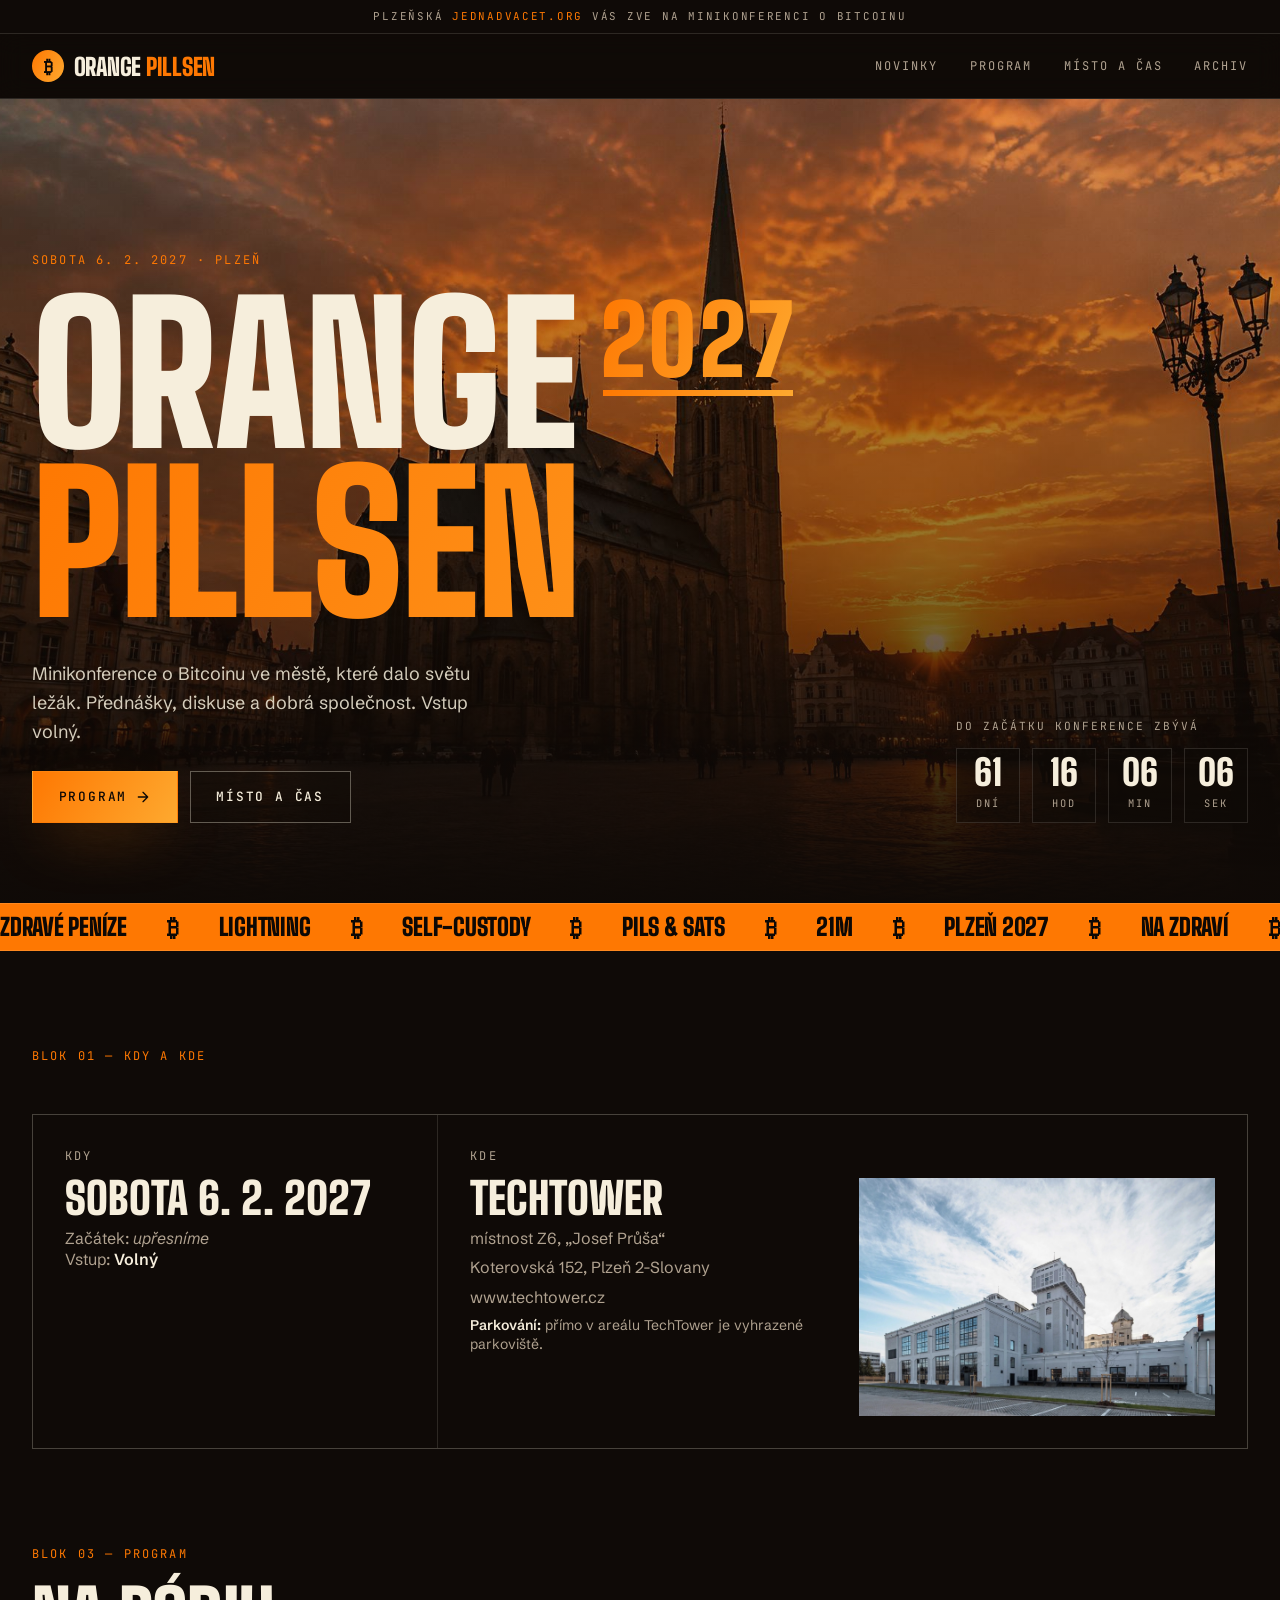
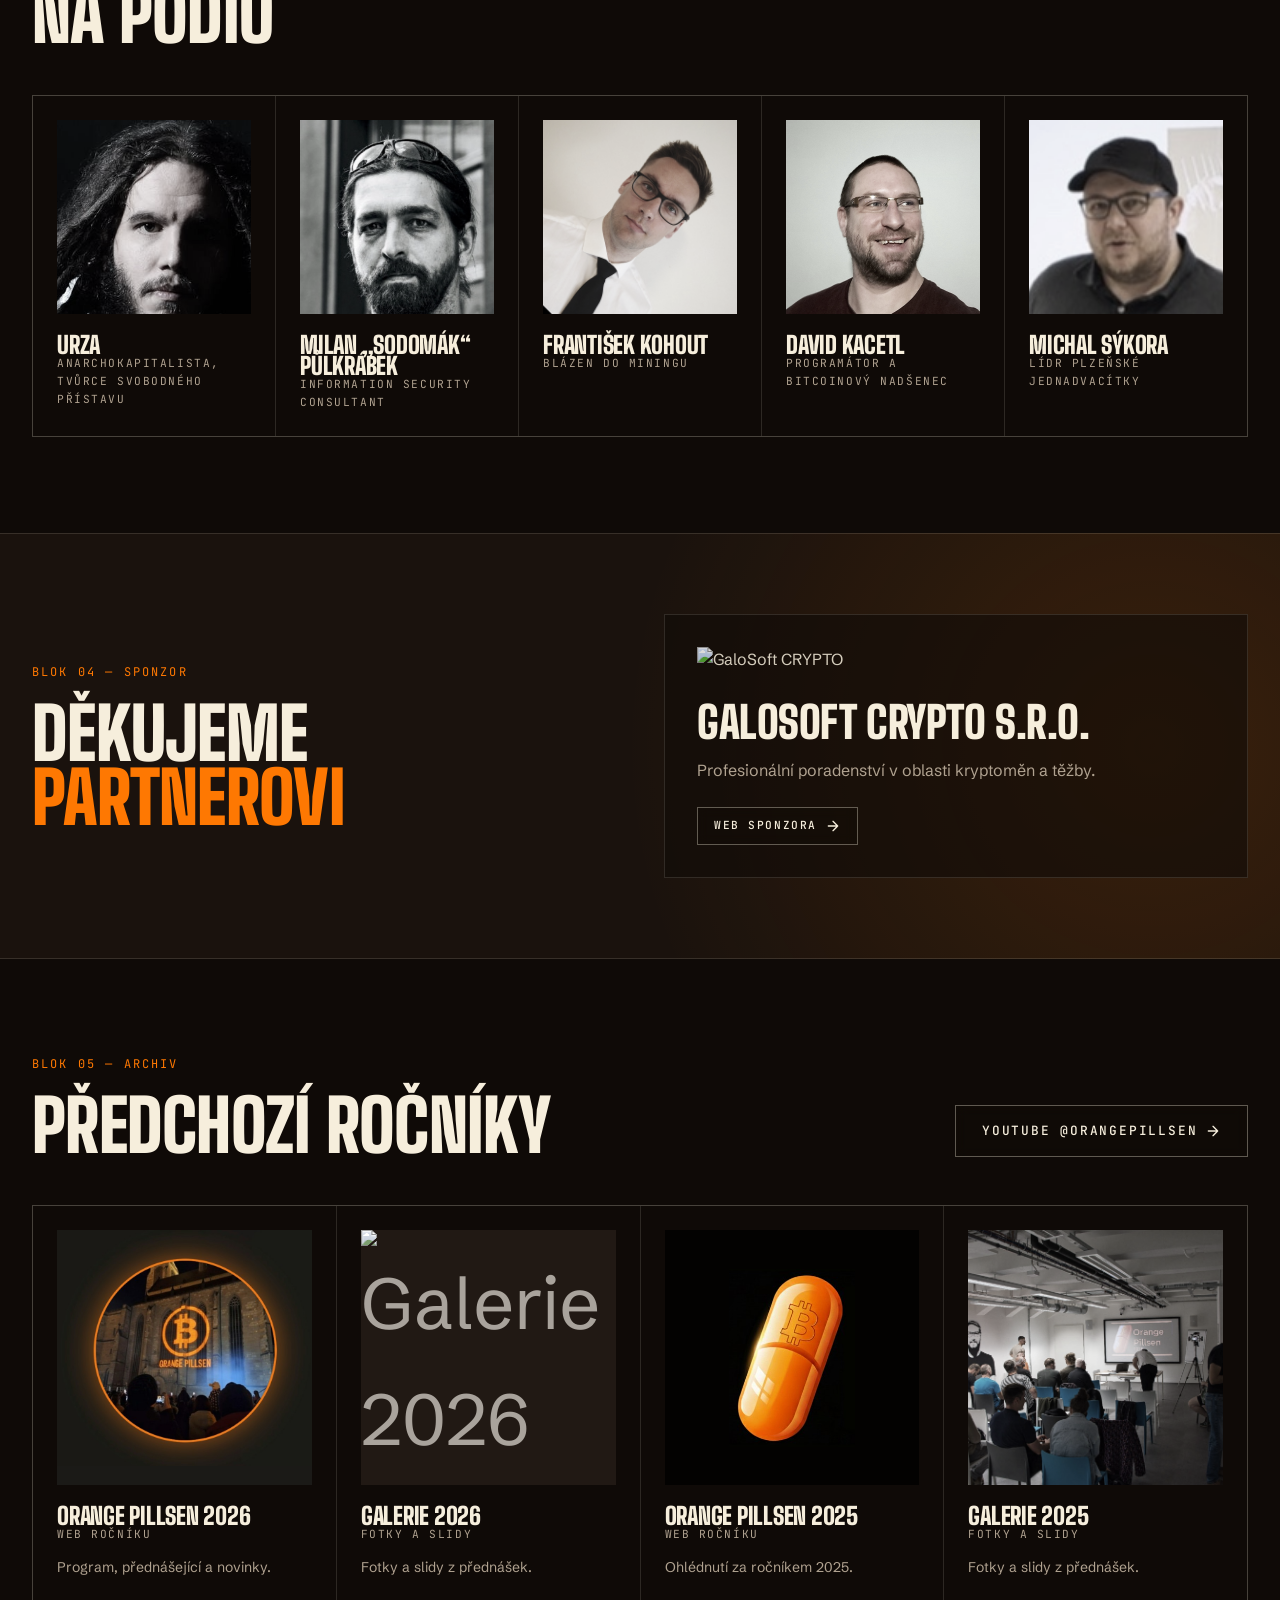
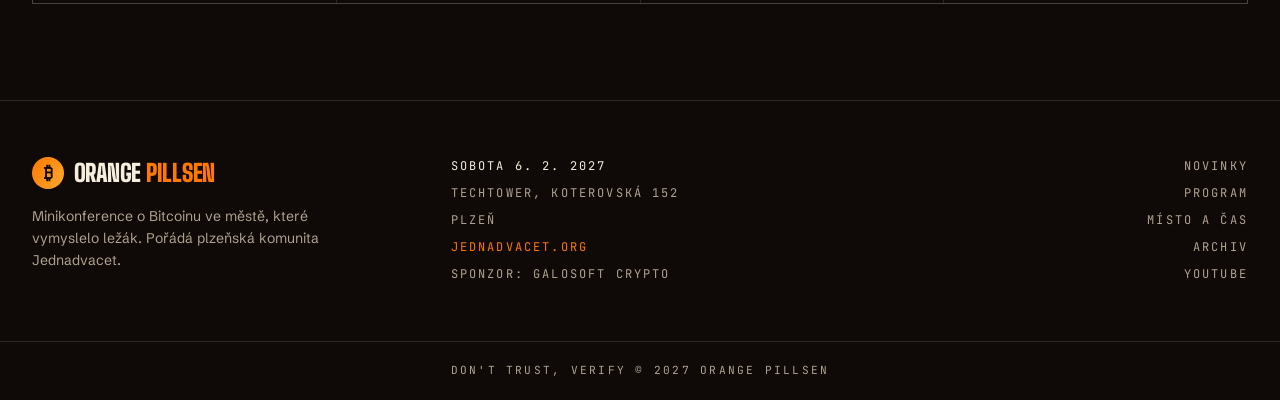
==== commit 55207c16: "pin primary orange colors to sRGB hex so they render the same on P3 displays Co-Authored-By: Claude " ====
--- a/index2027.html
+++ b/index2027.html
@@ -25,9 +25,9 @@
             --card: oklch(0.19 0.016 55);
             --muted: oklch(0.22 0.016 55);
             --muted-fg: oklch(0.72 0.03 75);
-            --primary: oklch(0.72 0.19 50);
+            --primary: #fe7802; /* = oklch(0.72 0.19 50) oříznuté do sRGB, aby vyšlo stejně i na P3 displejích */
             --primary-fg: oklch(0.14 0.012 55);
-            --primary-glow: oklch(0.8 0.16 70);
+            --primary-glow: #fea92f; /* = oklch(0.8 0.16 70) v sRGB */
             --border: oklch(0.95 0.025 85 / 13%);
 
             --font-display: "Big Shoulders Display", Impact, "Arial Narrow", sans-serif;
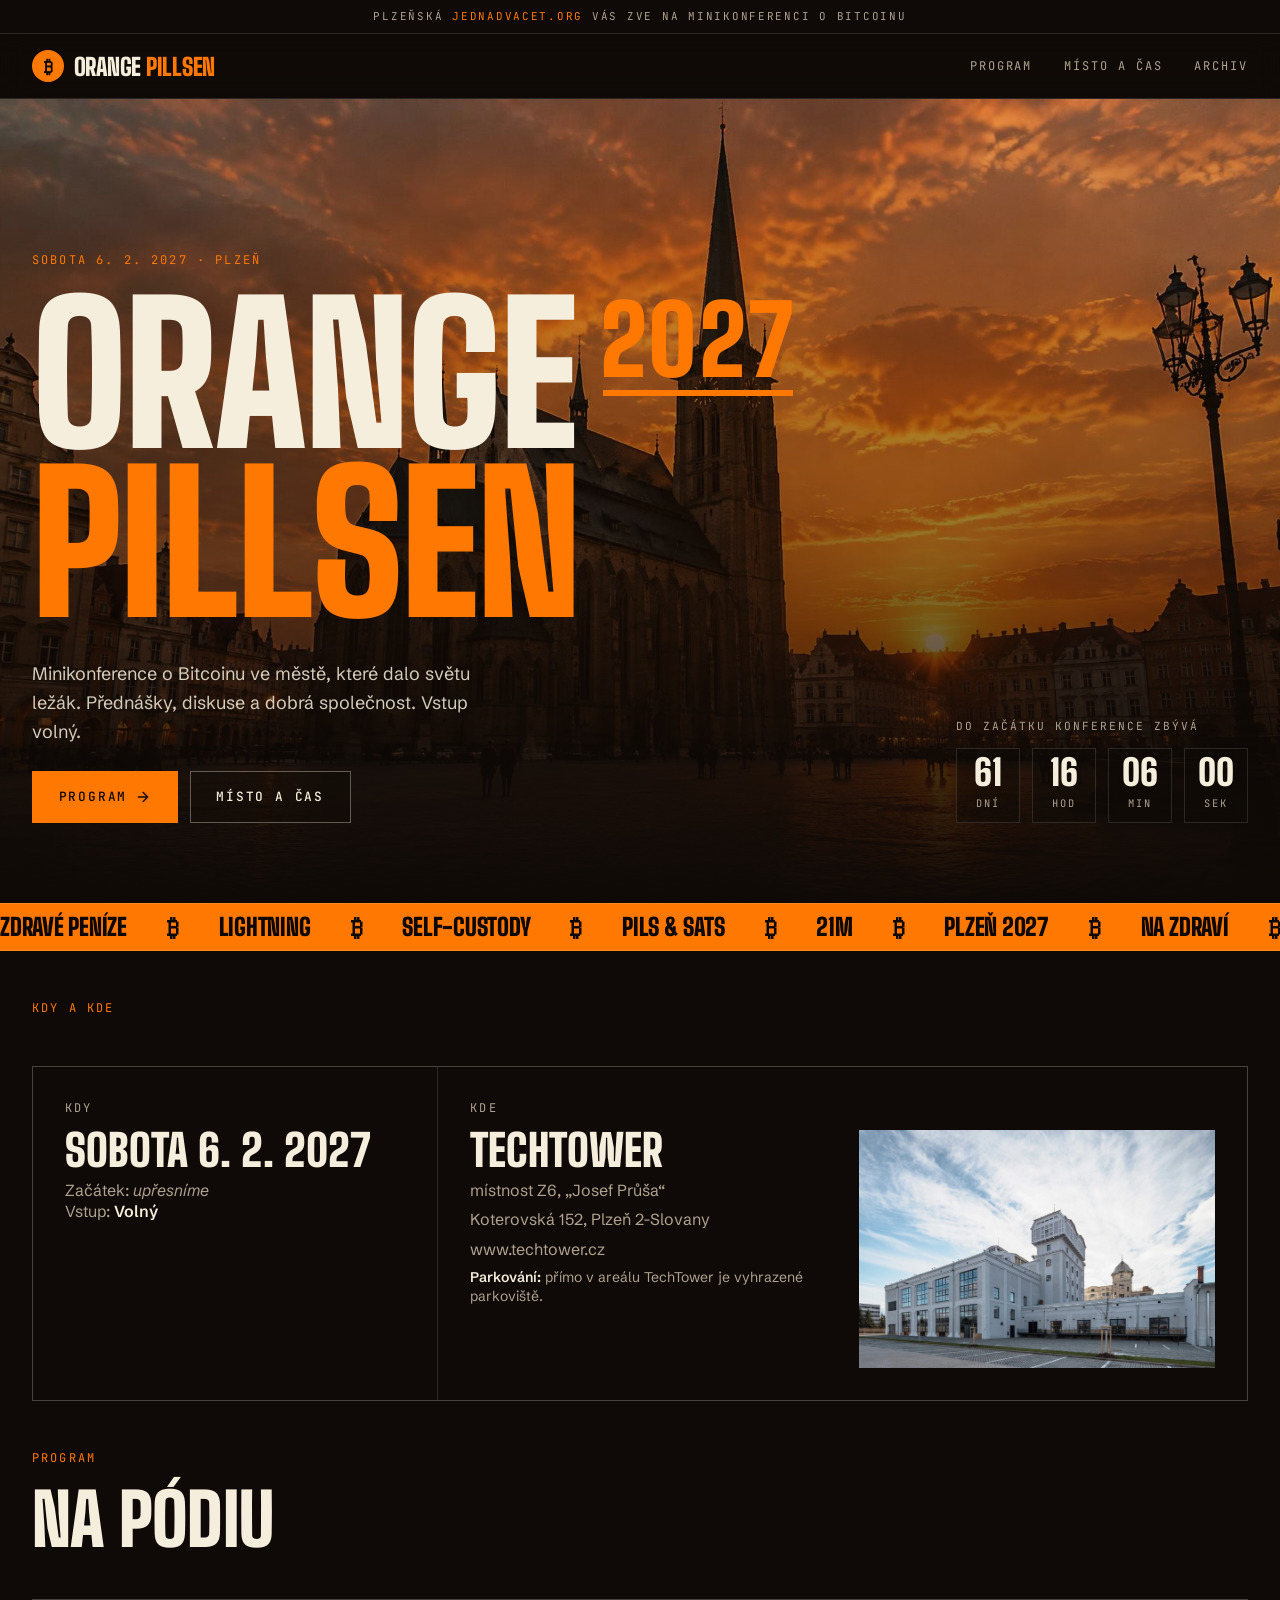
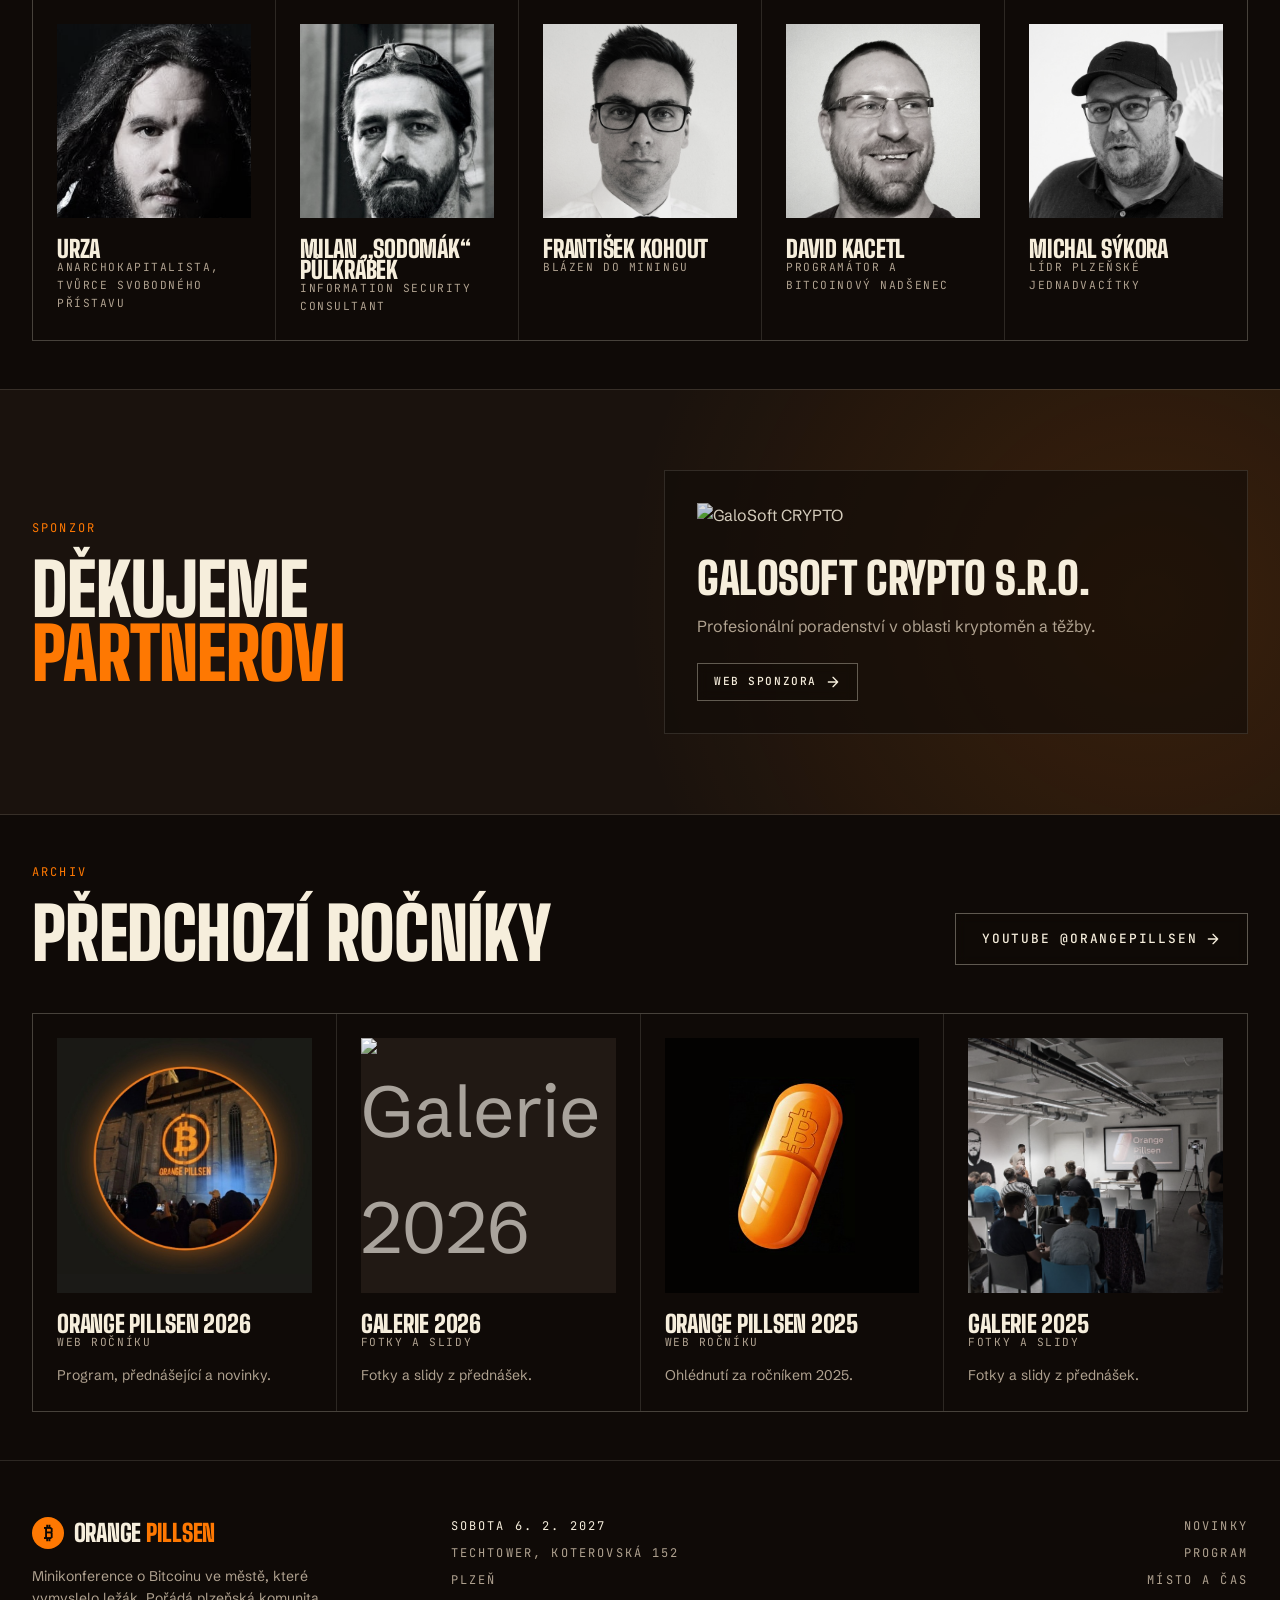
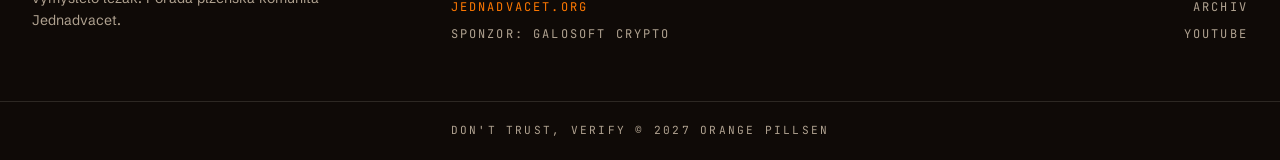
==== commit c57e3df5: "simplify 2027 page styles and update speaker portraits - replace orange gradient with solid --primar" ====
--- a/index2027.html
+++ b/index2027.html
@@ -27,15 +27,12 @@
             --muted-fg: oklch(0.72 0.03 75);
             --primary: #fe7802; /* = oklch(0.72 0.19 50) oříznuté do sRGB, aby vyšlo stejně i na P3 displejích */
             --primary-fg: oklch(0.14 0.012 55);
-            --primary-glow: #fea92f; /* = oklch(0.8 0.16 70) v sRGB */
             --border: oklch(0.95 0.025 85 / 13%);
 
             --font-display: "Big Shoulders Display", Impact, "Arial Narrow", sans-serif;
             --font-sans: "Schibsted Grotesk", ui-sans-serif, system-ui, sans-serif;
             --font-mono: "JetBrains Mono", ui-monospace, monospace;
 
-            --gradient-orange: linear-gradient(120deg, var(--primary), var(--primary-glow));
-            --shadow-glow: 0 20px 60px -20px color-mix(in oklab, var(--primary) 60%, transparent);
             --container: 80rem;
             --gutter: 1.25rem;
 
@@ -53,7 +50,7 @@
         body {
             background: var(--stout);
             color: var(--foam);
-            font-family: var(--font-sans);
+            font-family: var(--font-sans), sans-serif;
             font-size: 1rem;
             line-height: 1.6;
             -webkit-font-smoothing: antialiased;
@@ -73,7 +70,7 @@
 
         /* --- typografie --- */
         .display {
-            font-family: var(--font-display);
+            font-family: var(--font-display), sans-serif;
             font-weight: 900;
             text-transform: uppercase;
             letter-spacing: -0.01em;
@@ -81,7 +78,7 @@
         }
 
         .eyebrow, .mono {
-            font-family: var(--font-mono);
+            font-family: var(--font-mono), monospace;
             font-size: 0.75rem;
             letter-spacing: 0.18em;
             text-transform: uppercase;
@@ -90,15 +87,7 @@
         .eyebrow { color: var(--primary); }
         .mono { color: var(--muted-fg); }
 
-        .text-gradient {
-            background-image: var(--gradient-orange);
-            -webkit-background-clip: text;
-            background-clip: text;
-            color: transparent;
-        }
-
         .text-primary { color: var(--primary); }
-        .lead { font-size: 1.125rem; color: var(--muted-fg); }
 
         h2.display { font-size: clamp(3rem, 7vw, 4.5rem); margin-top: 1.25rem; }
 
@@ -107,7 +96,7 @@
             display: inline-flex;
             align-items: center;
             gap: 0.5rem;
-            font-family: var(--font-mono);
+            font-family: var(--font-mono), monospace;
             font-size: 0.8rem;
             font-weight: 500;
             letter-spacing: 0.14em;
@@ -121,9 +110,8 @@
         .btn:hover svg { transform: translateX(3px); }
 
         .btn--hero {
-            background-image: var(--gradient-orange);
+            background-color: var(--primary);
             color: var(--primary-fg);
-            box-shadow: var(--shadow-glow);
         }
 
         .btn--hero:hover { transform: translateY(-2px); }
@@ -145,7 +133,7 @@
             border-bottom: 1px solid var(--border);
             padding-block: 0.5rem;
             text-align: center;
-            font-family: var(--font-mono);
+            font-family: var(--font-mono), monospace;
             font-size: 0.68rem;
             letter-spacing: 0.16em;
             text-transform: uppercase;
@@ -181,9 +169,9 @@
             width: 2rem;
             height: 2rem;
             border-radius: 50%;
-            background-image: var(--gradient-orange);
+            background-color: var(--primary);
             color: var(--primary-fg);
-            font-family: var(--font-display);
+            font-family: var(--font-display), sans-serif;
             font-weight: 900;
             font-size: 1.125rem;
         }
@@ -193,7 +181,7 @@
         .site-nav { display: flex; align-items: center; gap: 2rem; }
 
         .site-nav a:not(.btn) {
-            font-family: var(--font-mono);
+            font-family: var(--font-mono), monospace;
             font-size: 0.75rem;
             letter-spacing: 0.16em;
             text-transform: uppercase;
@@ -255,7 +243,7 @@
             .site-nav a:not(.btn) {
                 padding-block: 0.9rem;
                 border-bottom: 1px solid var(--border);
-                font-family: var(--font-display);
+                font-family: var(--font-display), sans-serif;
                 font-weight: 900;
                 font-size: 2.25rem;
                 line-height: 1;
@@ -273,7 +261,6 @@
             isolation: isolate;
             overflow: hidden;
             min-height: calc(100vh - 6rem);
-            min-height: calc(100svh - 6rem);
         }
 
         .hero-img {
@@ -325,10 +312,7 @@
             font-size: 0.5em;
             /*line-height: 0.8;*/
             margin-top: 0.08em;
-            background-image: var(--gradient-orange);
-            -webkit-background-clip: text;
-            background-clip: text;
-            color: transparent;
+            color: var(--primary);
             letter-spacing: 0.02em;
             animation: year-fill 1.4s cubic-bezier(0.2, 0.7, 0.2, 1) 0.9s both;
         }
@@ -341,7 +325,7 @@
             right: 0.04em;
             bottom: -0.14em;
             height: 0.06em;
-            background-image: var(--gradient-orange);
+            background-color: var(--primary);
             transform-origin: left;
             animation: year-line 0.9s cubic-bezier(0.2, 0.7, 0.2, 1) 1.2s both;
         }
@@ -429,7 +413,8 @@
         }
 
         /* --- sekce --- */
-        .section { padding-block: 6rem; }
+        .section { padding-block: 3rem 3rem; }
+        .section--flush { padding-top: 0; }
 
         .section-head {
             display: flex;
@@ -437,40 +422,6 @@
             align-items: flex-end;
             justify-content: space-between;
             gap: 1.5rem;
-        }
-
-        /* --- pilíře --- */
-        .pillars-wrap {
-            border-block: 1px solid var(--border);
-            background: var(--card);
-        }
-
-        .pillars {
-            max-width: var(--container);
-            margin-inline: auto;
-            display: grid;
-        }
-
-        .pillar {
-            padding: 2rem;
-            border-bottom: 1px solid var(--border);
-        }
-
-        .pillar svg {
-            width: 1.75rem;
-            height: 1.75rem;
-            color: var(--primary);
-            transition: transform 0.3s ease;
-        }
-
-        .pillar:hover svg { transform: translateY(-4px); }
-        .pillar h3 { margin-top: 1.5rem; font-size: 1.875rem; }
-        .pillar p { margin-top: 0.75rem; font-size: 0.875rem; color: var(--muted-fg); }
-
-        @media (min-width: 768px) {
-            .pillars { grid-template-columns: repeat(4, 1fr); }
-            .pillar { border-bottom: none; border-right: 1px solid var(--border); }
-            .pillar:last-child { border-right: none; }
         }
 
         /* --- mřížka karet (program, archiv) --- */
@@ -510,35 +461,13 @@
         .tile:hover .tile-visual img { filter: none; transform: scale(1.04); }
         .tile-visual--banner { background: #1b1a17; }
         .tile-visual--banner img { object-fit: contain; filter: none; }
-        .tile:hover .tile-visual--mark { background-image: var(--gradient-orange); color: var(--primary-fg); }
+        .tile-visual--centered img { object-position: center center; }
+        .tile-visual--archive-2025 { background: #030201; }
+        .tile-visual--archive-2025 img { width: 70%; height: 70%; }
 
         .tile h3 { margin-top: 1.25rem; font-size: 1.5rem; }
         .tile .mono { font-size: 0.7rem; letter-spacing: 0.14em; }
         .tile p:not(.mono) { margin-top: 0.75rem; font-size: 0.875rem; color: var(--muted-fg); }
-        .tile .quote { color: var(--primary); }
-
-        /* --- novinky --- */
-        .news {
-            margin-top: 3rem;
-            border-top: 1px solid var(--border);
-        }
-
-        .news article {
-            display: grid;
-            gap: 0.75rem;
-            padding-block: 2rem;
-            border-bottom: 1px solid var(--border);
-        }
-
-        .news h3 { font-size: clamp(1.75rem, 3.5vw, 2.5rem); }
-        .news p { max-width: 42rem; color: var(--muted-fg); }
-        .news p a { color: var(--primary); border-bottom: 1px solid color-mix(in oklab, var(--primary) 40%, transparent); }
-
-        @media (min-width: 768px) {
-            .news article { grid-template-columns: 14rem 1fr; column-gap: 2rem; }
-            .news time { padding-top: 0.6rem; }
-            .news article > div { display: grid; gap: 0.75rem; }
-        }
 
         /* --- kdy / kde / sponzor --- */
         .info {
@@ -555,7 +484,7 @@
         .info dd strong {
             display: block;
             margin-bottom: 0.5rem;
-            font-family: var(--font-display);
+            font-family: var(--font-display), sans-serif;
             font-weight: 900;
             text-transform: uppercase;
             font-size: clamp(2rem, 3.5vw, 2.75rem);
@@ -667,7 +596,6 @@
                 <svg class="icon-close" viewBox="0 0 24 24" fill="none" stroke="currentColor" stroke-width="2" stroke-linecap="round" aria-hidden="true"><path d="M6 6l12 12M18 6 6 18"/></svg>
             </button>
             <nav class="site-nav" id="site-nav" aria-label="Hlavní navigace">
-                <a href="#novinky">Novinky</a>
                 <a href="#program">Program</a>
                 <a href="#misto">Místo a čas</a>
                 <a href="#archiv">Archiv</a>
@@ -683,7 +611,7 @@
             <p class="eyebrow rise"><time datetime="2027-02-06">Sobota 6. 2. 2027</time> · Plzeň</p>
             <h1 class="display rise rise-2" aria-label="Orange Pillsen 2027">
                 <span class="h1-line">Orange <span class="h1-year" aria-hidden="true">2027</span></span>
-                <span class="text-gradient" aria-hidden="true">Pillsen</span>
+                <span class="text-primary" aria-hidden="true">Pillsen</span>
             </h1>
             <div class="hero-bottom">
                 <div class="hero-intro rise rise-3">
@@ -724,7 +652,7 @@
 
         <!-- KDY / KDE / SPONZOR -->
         <section id="misto" class="section container">
-            <p class="eyebrow">Blok 01 — Kdy a kde</p>
+            <p class="eyebrow">Kdy a kde</p>
             <dl class="info">
                 <div>
                     <dt class="mono">Kdy</dt>
@@ -751,56 +679,11 @@
             </dl>
         </section>
 
-        <!--        &lt;!&ndash; PILÍŘE &ndash;&gt;-->
-<!--        <section class="pillars-wrap" aria-label="Témata konference">-->
-<!--            <div class="pillars">-->
-<!--                <div class="pillar">-->
-<!--                    <svg viewBox="0 0 24 24" fill="none" stroke="currentColor" stroke-width="2" stroke-linecap="round" stroke-linejoin="round" aria-hidden="true"><path d="M3 22h18M6 18v-7M10 18v-7M14 18v-7M18 18v-7M12 2l8 5H4z"/></svg>-->
-<!--                    <h3 class="display">Zdravé peníze</h3>-->
-<!--                    <p>Historie peněz a ekonomie &ndash; od českých tolarů po timechain.</p>-->
-<!--                </div>-->
-<!--                <div class="pillar">-->
-<!--                    <svg viewBox="0 0 24 24" fill="none" stroke="currentColor" stroke-width="2" stroke-linecap="round" stroke-linejoin="round" aria-hidden="true"><rect x="4" y="4" width="16" height="16" rx="2"/><rect x="9" y="9" width="6" height="6"/><path d="M15 2v2M15 20v2M2 15h2M2 9h2M20 15h2M20 9h2M9 2v2M9 20v2"/></svg>-->
-<!--                    <h3 class="display">Technologie</h3>-->
-<!--                    <p>Lightning, soukromí, peněženky a těžba &ndash; jak to celé funguje pod kapotou.</p>-->
-<!--                </div>-->
-<!--                <div class="pillar">-->
-<!--                    <svg viewBox="0 0 24 24" fill="none" stroke="currentColor" stroke-width="2" stroke-linecap="round" stroke-linejoin="round" aria-hidden="true"><path d="M13 2 3 14h9l-1 8 10-12h-9z"/></svg>-->
-<!--                    <h3 class="display">Suverenita</h3>-->
-<!--                    <p>Self-custody, vlastní node a svoboda platit bez dovolení.</p>-->
-<!--                </div>-->
-<!--                <div class="pillar">-->
-<!--                    <svg viewBox="0 0 24 24" fill="none" stroke="currentColor" stroke-width="2" stroke-linecap="round" stroke-linejoin="round" aria-hidden="true"><path d="M17 11h1a3 3 0 0 1 0 6h-1M9 12v6M13 12v6M14 7.5c-1 0-1.44.5-3 .5s-2-.5-3-.5-1.72.5-2.5.5a2.5 2.5 0 0 1 0-5c.78 0 1.57.5 2.5.5S9.44 2 11 2s2 1.5 3 1.5 1.72-.5 2.5-.5a2.5 2.5 0 0 1 0 5c-.78 0-1.5-.5-2.5-.5zM5 8v12a2 2 0 0 0 2 2h8a2 2 0 0 0 2-2V8"/></svg>-->
-<!--                    <h3 class="display">Komunita</h3>-->
-<!--                    <p>Rodiště plzeňského ležáku. Po přednáškách se debatuje u piva.</p>-->
-<!--                </div>-->
-<!--            </div>-->
-<!--        </section>-->
-
-        <!-- NOVINKY (nejnovější nahoru) -->
-<!--        <section id="novinky" class="section container">-->
-<!--            <p class="eyebrow">Blok 02 — Novinky</p>-->
-<!--            <h2 class="display">Co je nového</h2>-->
-
-<!--            <div class="news">-->
-<!--                <article>-->
-<!--                    <time class="mono" datetime="2026-11-17">17. listopadu 2026</time>-->
-<!--                    <div>-->
-<!--                        <h3 class="display">Připravujeme Orange Pillsen 2027</h3>-->
-<!--                        <p>Po úspěšném ročníku 2026 chystáme další setkání &ndash; v sobotu 6. února 2027.-->
-<!--                            Program budeme postupně zveřejňovat zde na webu. Mezitím si můžete pustit-->
-<!--                            záznamy loňských přednášek na našem-->
-<!--                            <a href="https://www.youtube.com/@OrangePillsen" target="_blank" rel="noopener">YouTube kanálu</a>.</p>-->
-<!--                    </div>-->
-<!--                </article>-->
-<!--            </div>-->
-<!--        </section>-->
-
         <!-- PROGRAM -->
-        <section id="program" class="section container" style="padding-top: 0;">
+        <section id="program" class="section section--flush container">
             <div class="section-head">
                 <div>
-                    <p class="eyebrow">Blok 03 — Program</p>
+                    <p class="eyebrow">Program</p>
                     <h2 class="display">Na pódiu</h2>
                 </div>
             </div>
@@ -827,7 +710,7 @@
                     <p class="mono">Programátor a bitcoinový nadšenec</p>
                 </div>
                 <div class="tile">
-                    <div class="tile-visual"><img src="2027/michal_sykora.jpg" alt="Michal Sýkora" loading="lazy" style="object-position: center center;"></div>
+                    <div class="tile-visual tile-visual--centered"><img src="2027/michal_sykora.jpg" alt="Michal Sýkora" loading="lazy"></div>
                     <h3 class="display">Michal Sýkora</h3>
                     <p class="mono">Lídr plzeňské jednadvacítky</p>
                 </div>
@@ -838,7 +721,7 @@
         <section id="sponzor" class="sponsor-wrap">
             <div class="container sponsor-grid">
                 <div>
-                    <p class="eyebrow">Blok 04 — Sponzor</p>
+                    <p class="eyebrow">Sponzor</p>
                     <h2 class="display">Děkujeme <span class="text-primary">partnerovi</span></h2>
                 </div>
                 <a href="https://www.galosoft.cz/cs/crypto" target="_blank" rel="noopener" class="sponsor">
@@ -856,7 +739,7 @@
         <section id="archiv" class="section container">
             <div class="section-head">
                 <div>
-                    <p class="eyebrow">Blok 05 — Archiv</p>
+                    <p class="eyebrow">Archiv</p>
                     <h2 class="display">Předchozí ročníky</h2>
                 </div>
                 <a href="https://www.youtube.com/@OrangePillsen" target="_blank" rel="noopener" class="btn btn--frame">YouTube @OrangePillsen
@@ -878,7 +761,7 @@
                     <p>Fotky a slidy z přednášek.</p>
                 </a>
                 <a href="2025/OrangePilsen2025.html" class="tile">
-                    <div class="tile-visual tile-visual--banner" style="background: #030201;"><img src="2027/archiv_2025.jpg" alt="Orange Pillsen 2025" loading="lazy" style="width: 70%; height: 70%;"></div>
+                    <div class="tile-visual tile-visual--banner tile-visual--archive-2025"><img src="2027/archiv_2025.jpg" alt="Orange Pillsen 2025" loading="lazy"></div>
                     <h3 class="display">Orange Pillsen 2025</h3>
                     <p class="mono">Web ročníku</p>
                     <p>Ohlédnutí za ročníkem 2025.</p>
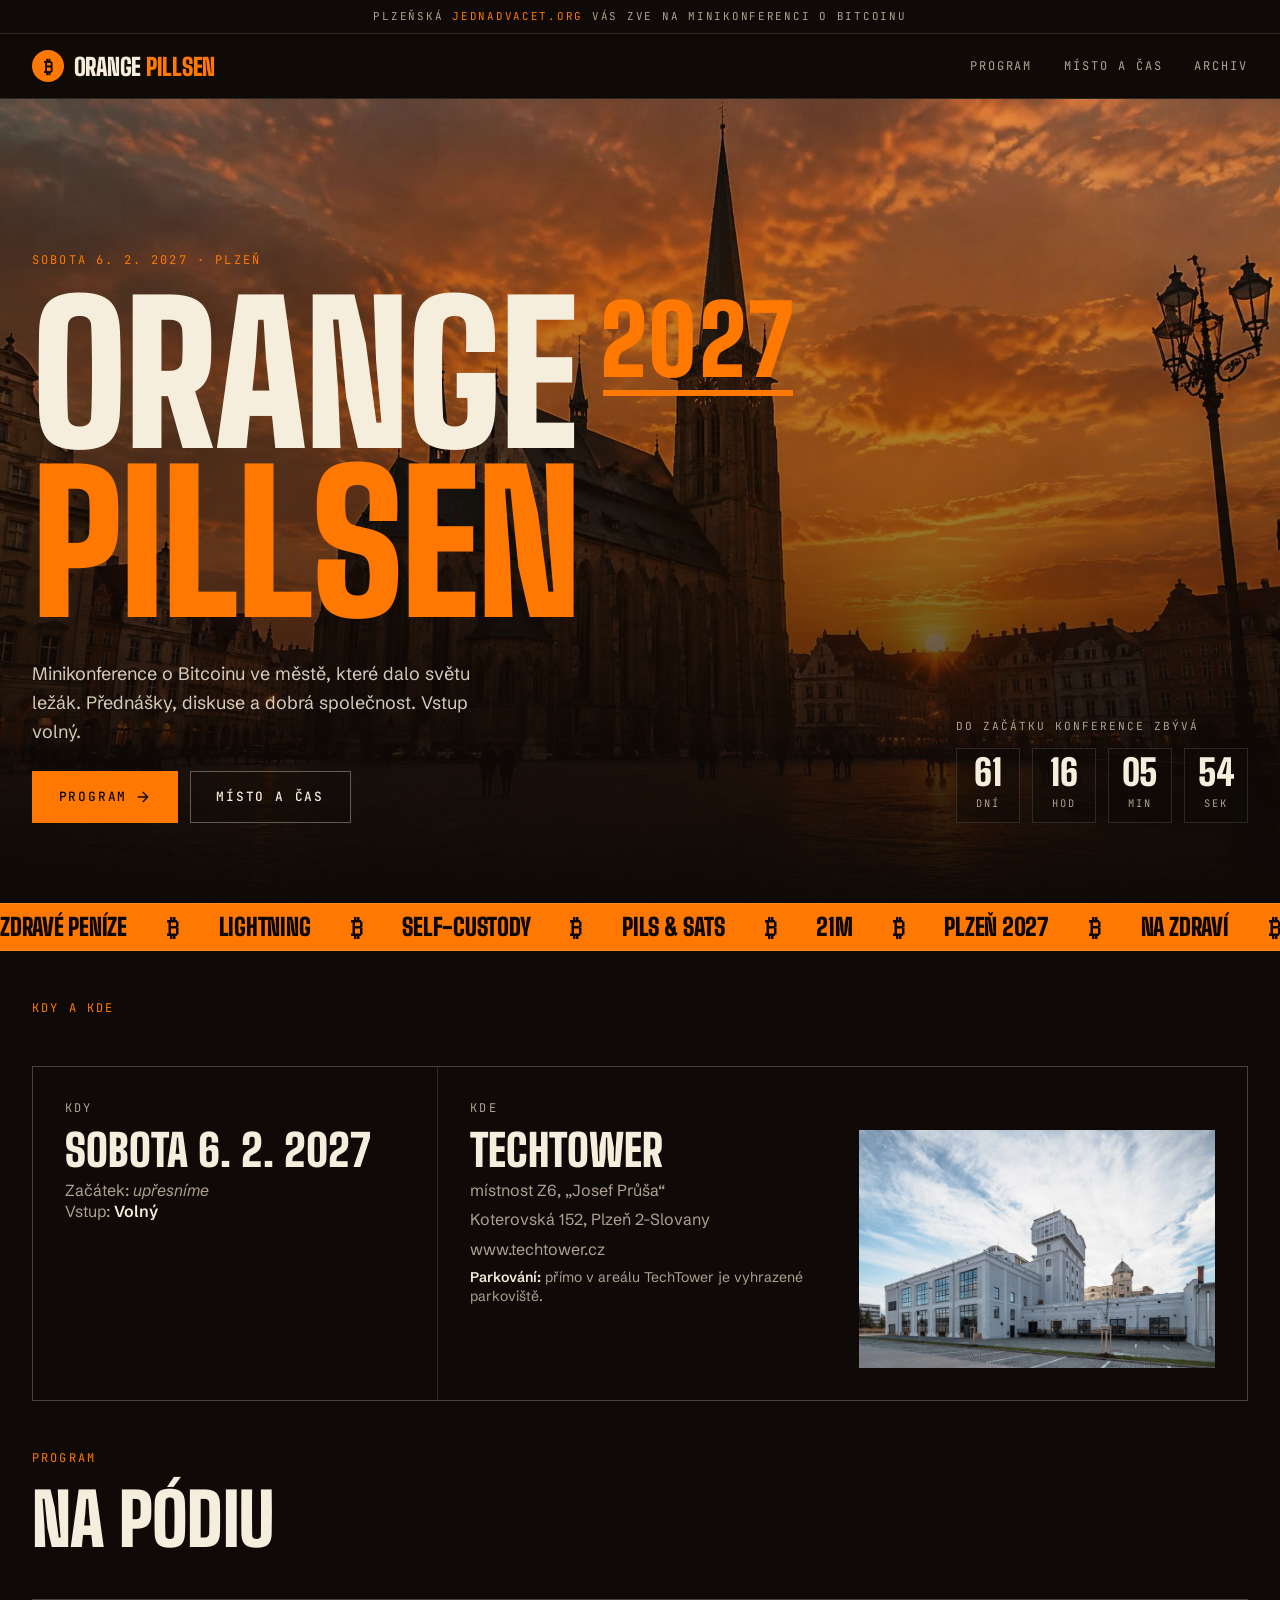
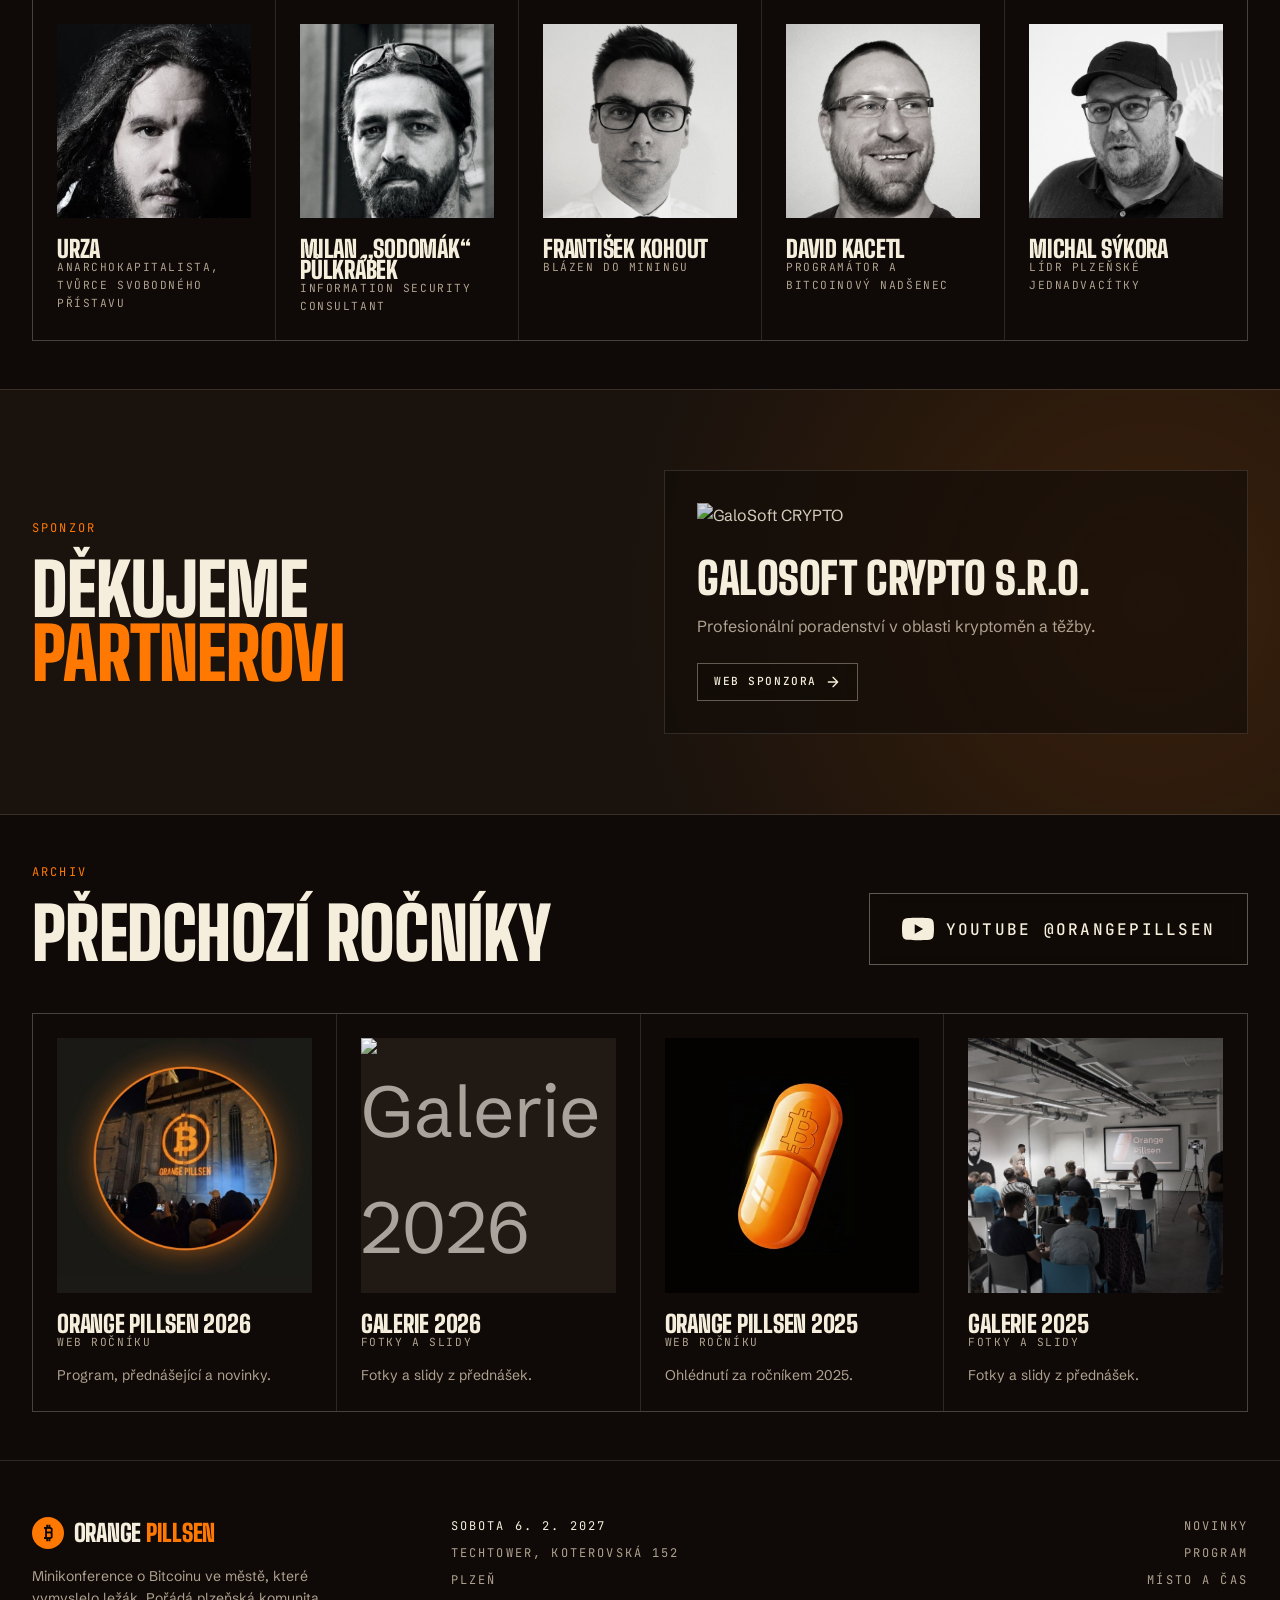
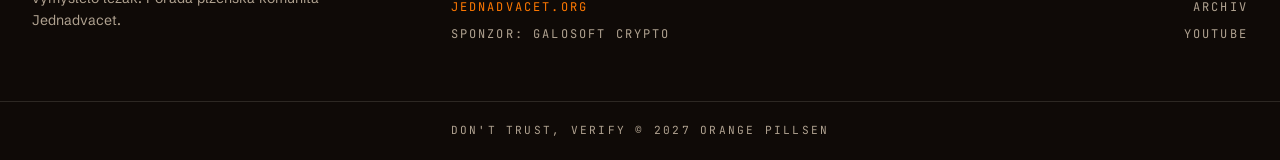
==== commit adcb0311: "add YouTube logo and enlarge archive link, remove unused tile-visual--centered class Co-Authored-By:" ====
--- a/index2027.html
+++ b/index2027.html
@@ -126,6 +126,10 @@
 
         .btn--sm { padding: 0.55rem 1rem; font-size: 0.7rem; }
 
+        .btn--youtube { gap: 0.75rem; padding: 1.2rem 2rem; font-size: 1rem; }
+        .btn--youtube svg { width: 2rem; height: 2rem; }
+        .btn--youtube:hover svg { transform: none; }
+
         .btn-row { display: flex; flex-wrap: wrap; gap: 0.75rem; }
 
         /* --- horní lišta + hlavička --- */
@@ -461,7 +465,6 @@
         .tile:hover .tile-visual img { filter: none; transform: scale(1.04); }
         .tile-visual--banner { background: #1b1a17; }
         .tile-visual--banner img { object-fit: contain; filter: none; }
-        .tile-visual--centered img { object-position: center center; }
         .tile-visual--archive-2025 { background: #030201; }
         .tile-visual--archive-2025 img { width: 70%; height: 70%; }
 
@@ -710,7 +713,7 @@
                     <p class="mono">Programátor a bitcoinový nadšenec</p>
                 </div>
                 <div class="tile">
-                    <div class="tile-visual tile-visual--centered"><img src="2027/michal_sykora.jpg" alt="Michal Sýkora" loading="lazy"></div>
+                    <div class="tile-visual"><img src="2027/michal_sykora.jpg" alt="Michal Sýkora" loading="lazy"></div>
                     <h3 class="display">Michal Sýkora</h3>
                     <p class="mono">Lídr plzeňské jednadvacítky</p>
                 </div>
@@ -742,8 +745,9 @@
                     <p class="eyebrow">Archiv</p>
                     <h2 class="display">Předchozí ročníky</h2>
                 </div>
-                <a href="https://www.youtube.com/@OrangePillsen" target="_blank" rel="noopener" class="btn btn--frame">YouTube @OrangePillsen
-                    <svg viewBox="0 0 24 24" fill="none" stroke="currentColor" stroke-width="2" stroke-linecap="round" stroke-linejoin="round" aria-hidden="true"><path d="M5 12h14M12 5l7 7-7 7"/></svg>
+                <a href="https://www.youtube.com/@OrangePillsen" target="_blank" rel="noopener" class="btn btn--frame btn--youtube">
+                    <svg viewBox="0 0 24 24" fill="currentColor" aria-hidden="true"><path d="M23.498 6.186a3.016 3.016 0 0 0-2.122-2.136C19.505 3.545 12 3.545 12 3.545s-7.505 0-9.377.505A3.017 3.017 0 0 0 .502 6.186C0 8.07 0 12 0 12s0 3.93.502 5.814a3.016 3.016 0 0 0 2.122 2.136c1.871.505 9.376.505 9.376.505s7.505 0 9.377-.505a3.015 3.015 0 0 0 2.122-2.136C24 15.93 24 12 24 12s0-3.93-.502-5.814zM9.545 15.568V8.432L15.818 12l-6.273 3.568z"/></svg>
+                    YouTube @OrangePillsen
                 </a>
             </div>
 
